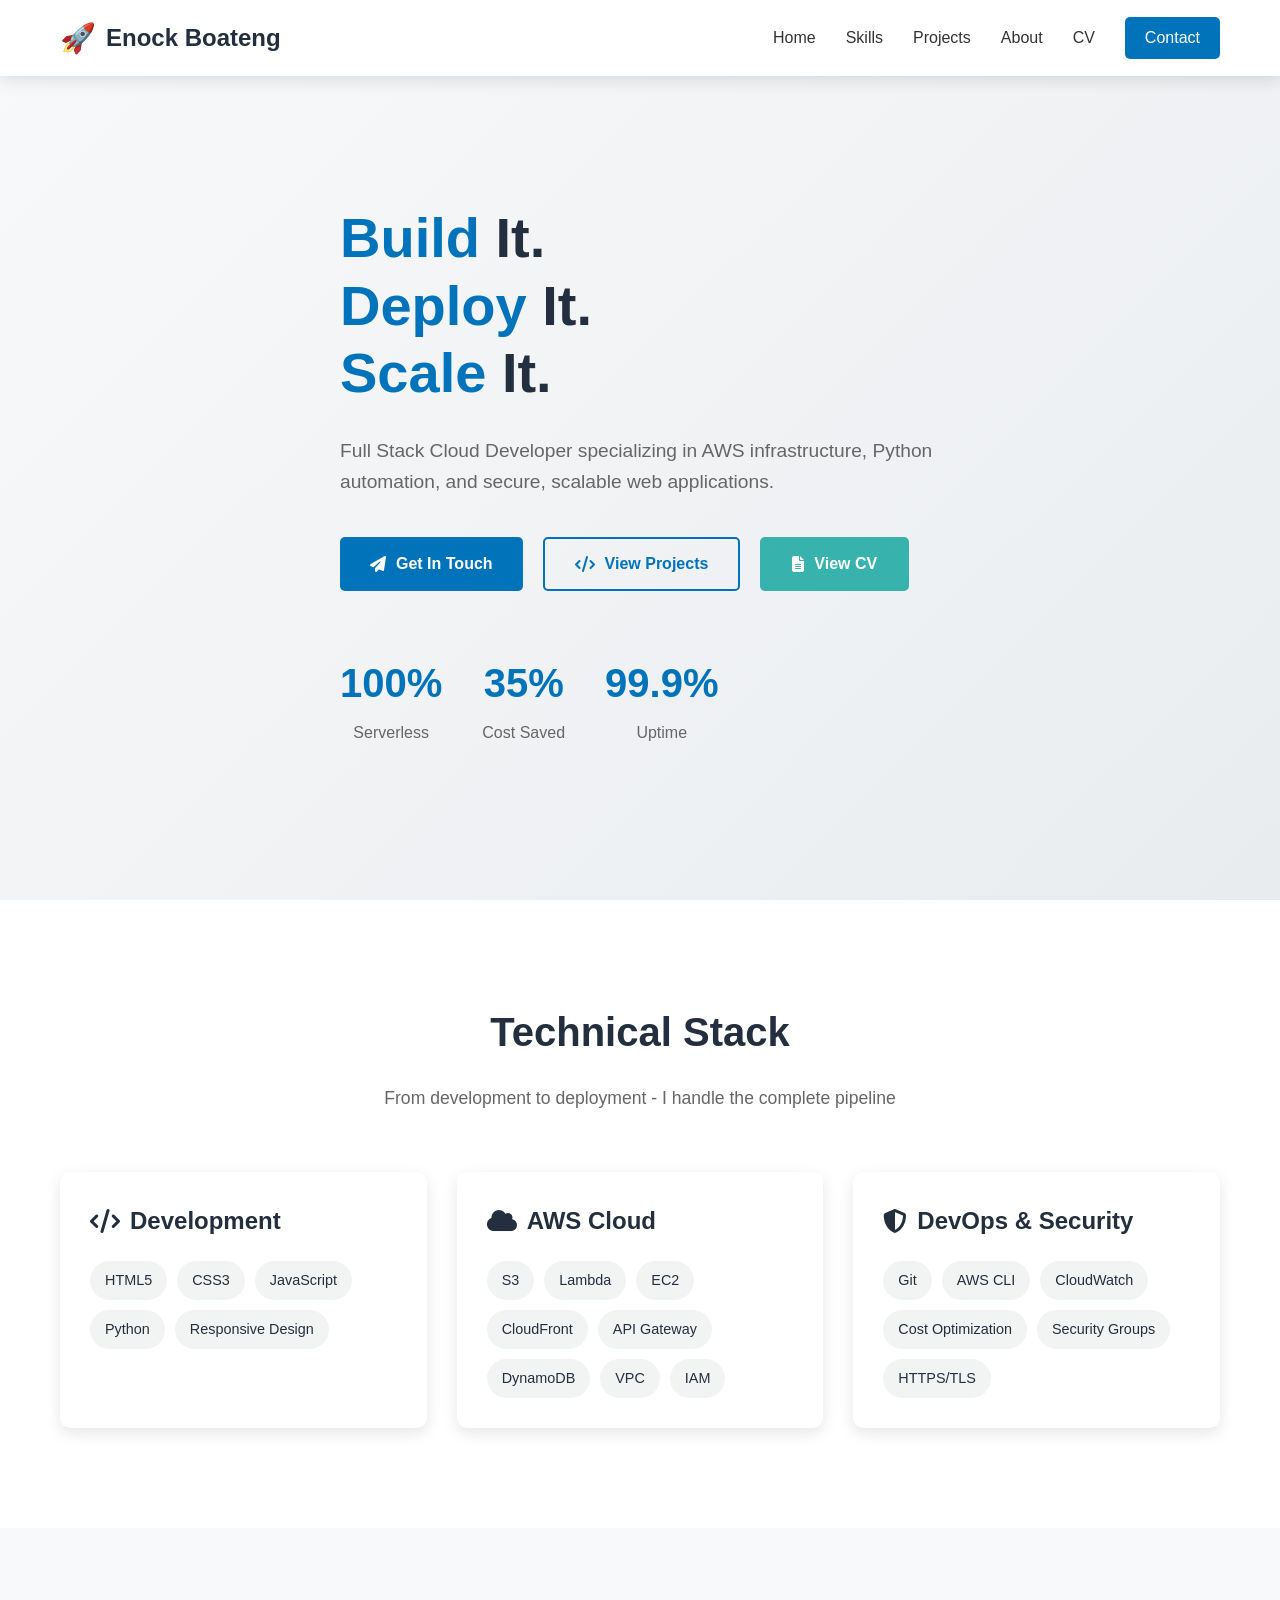
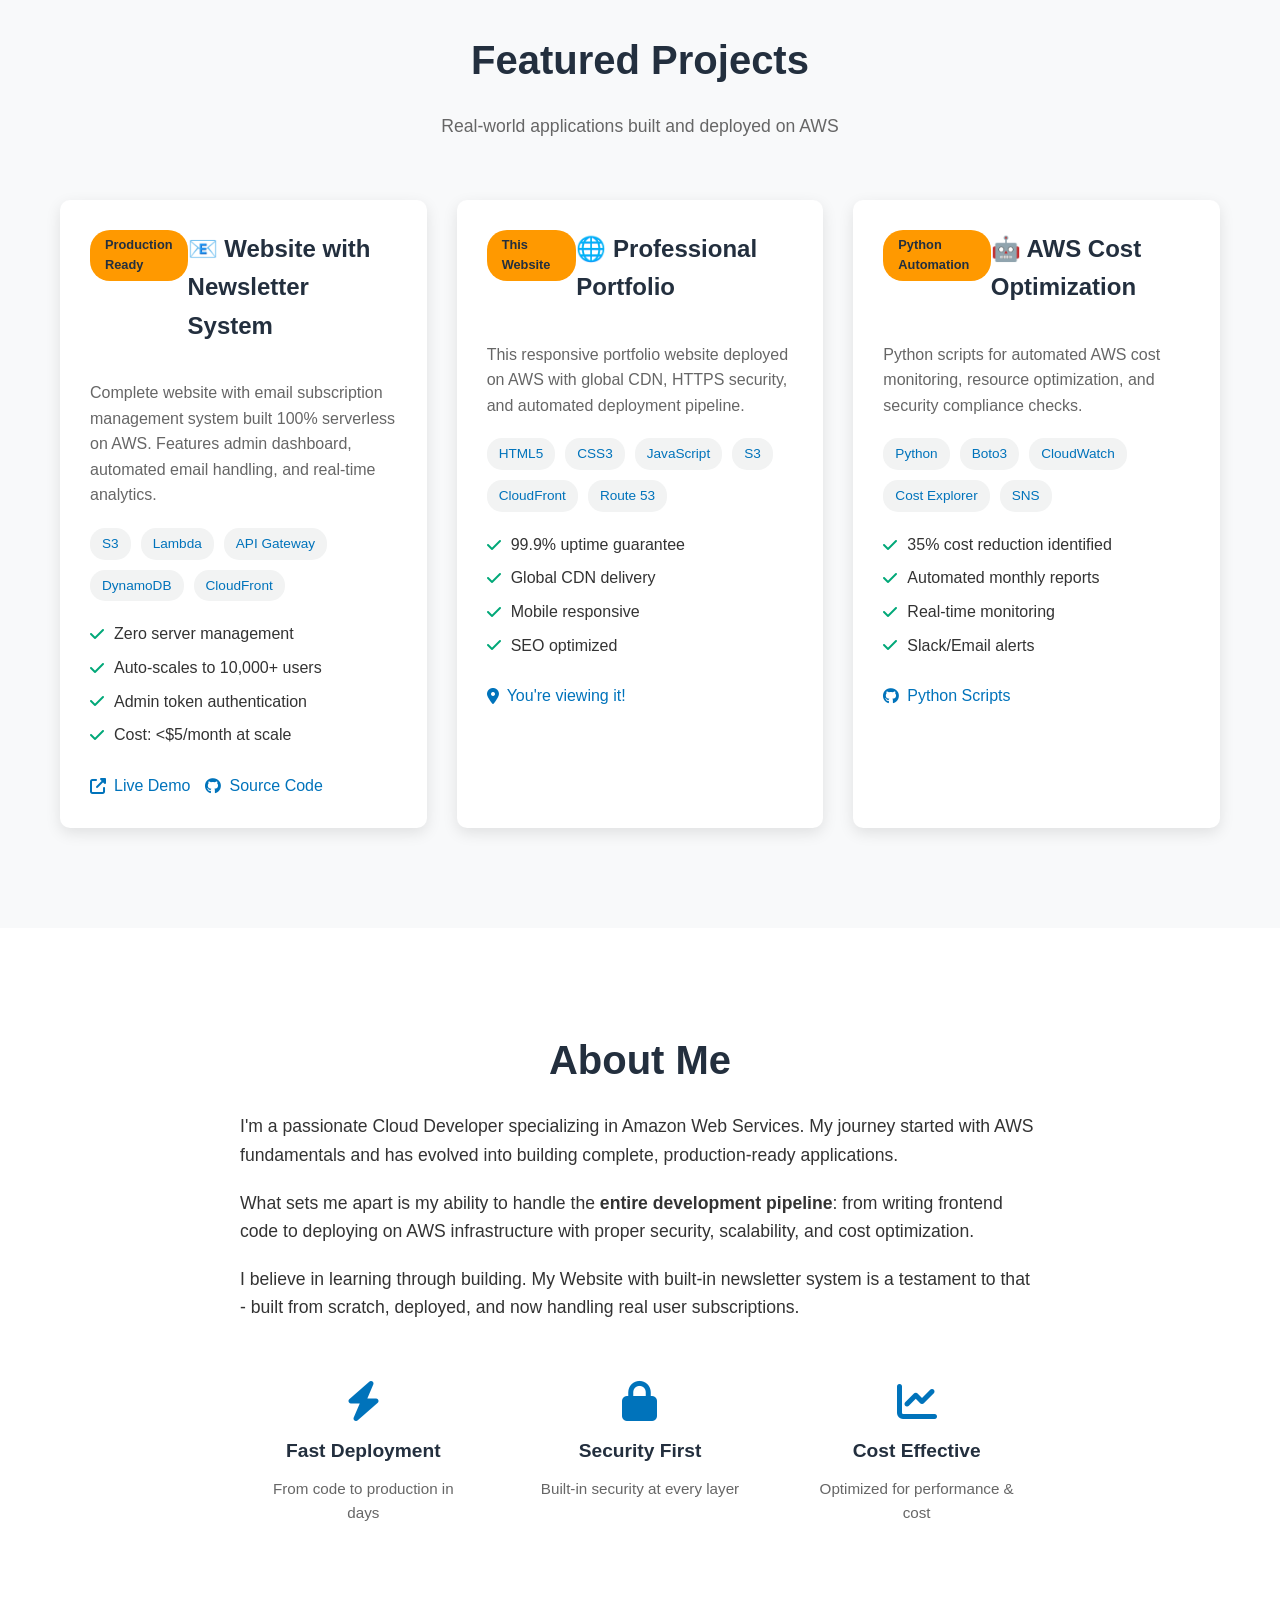
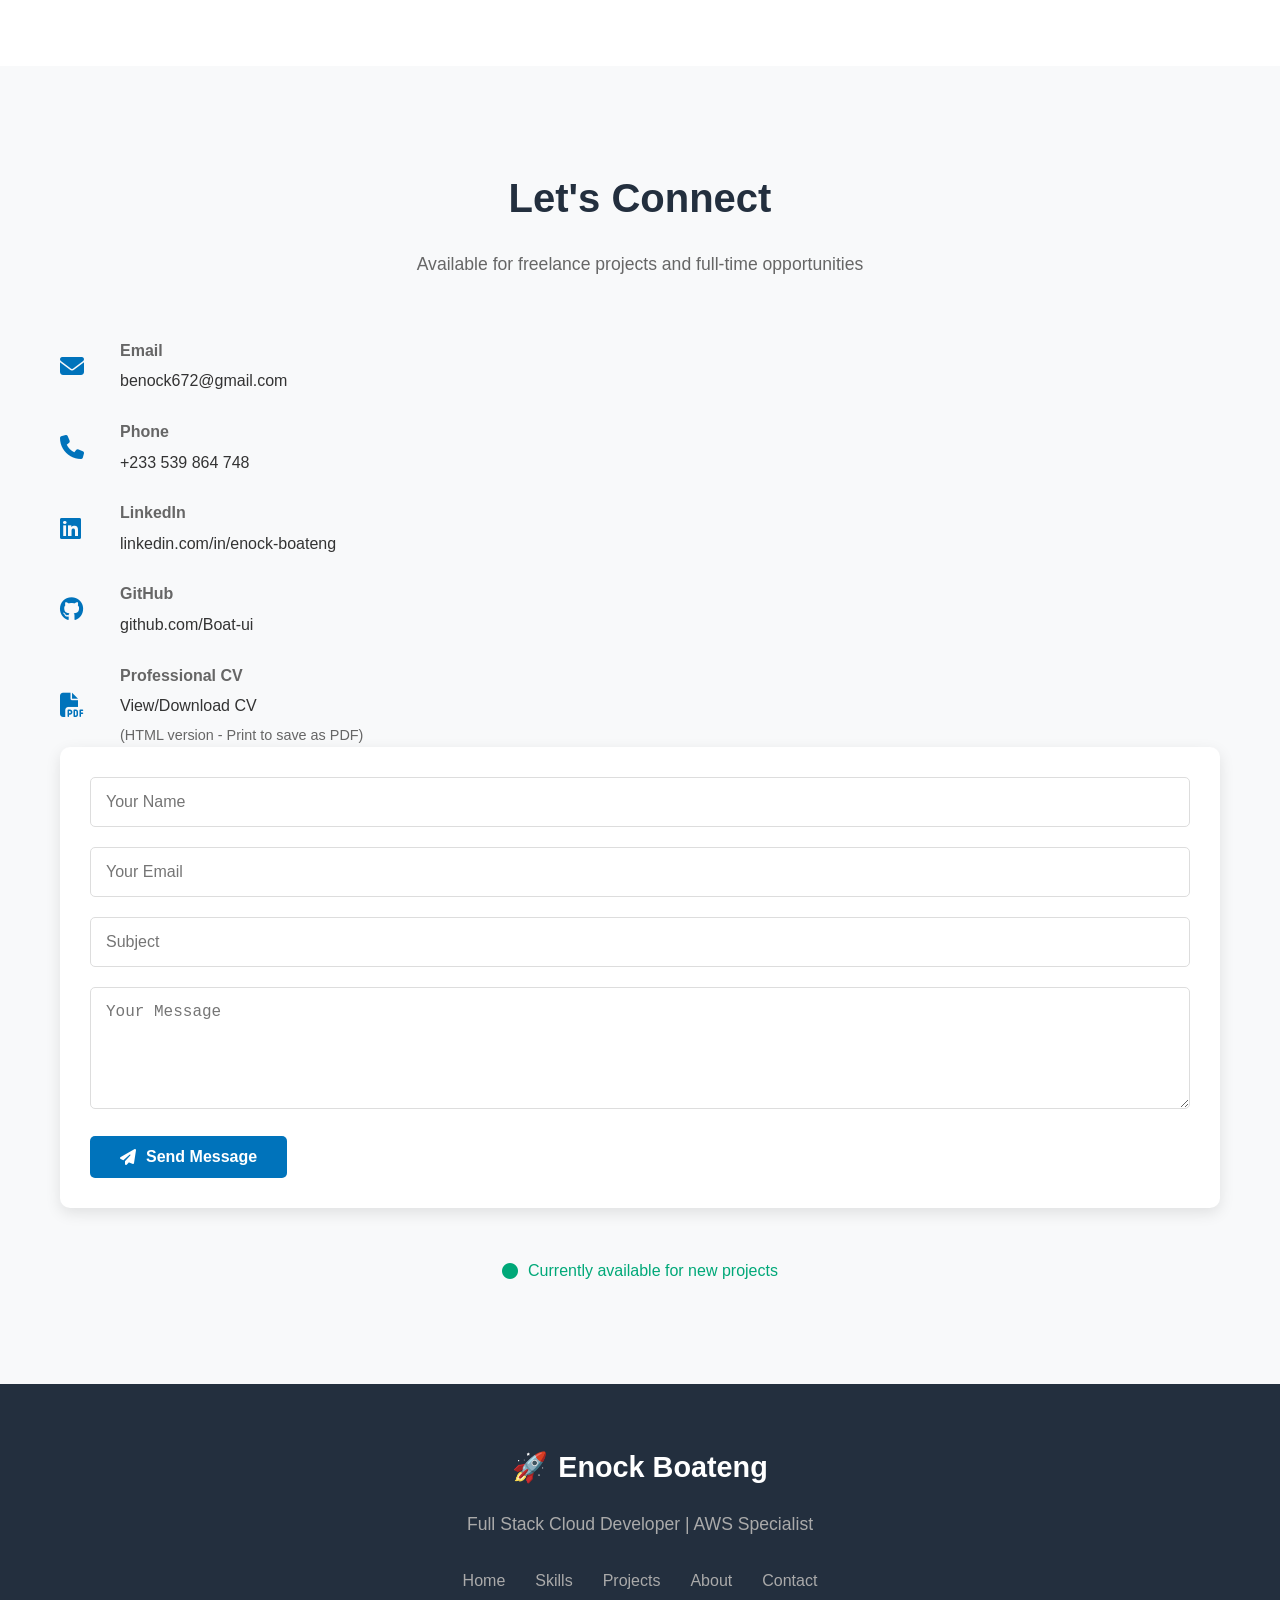
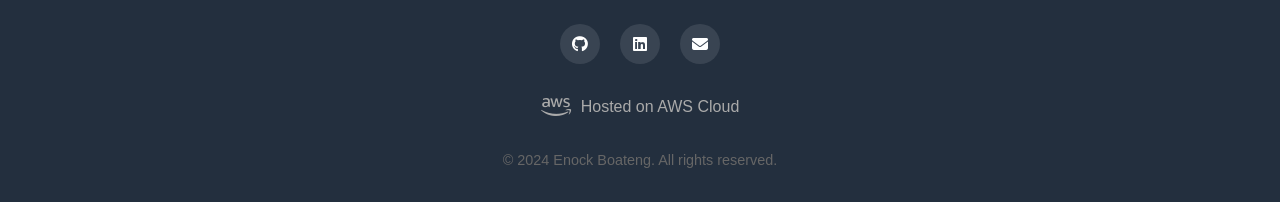
==== index.html @ 6f98d22b "Initial portfolio website with HTML, CSS, JavaScript, and CV pages" ====
<!DOCTYPE html>
<html lang="en">
<head>
    <meta charset="UTF-8">
    <meta name="viewport" content="width=device-width, initial-scale=1.0">
    <title>Enock Boateng - Full Stack Cloud Developer</title>
    <link rel="stylesheet" href="style.css">
    <link rel="stylesheet" href="https://cdnjs.cloudflare.com/ajax/libs/font-awesome/6.4.0/css/all.min.css">
</head>
<body>
    <!-- Navigation -->
    <nav>
        <div class="container">
            <div class="logo">
                <span class="logo-icon">🚀</span>
                <span class="logo-text">Enock Boateng</span>
            </div>
            <div class="nav-links">
                <a href="#home">Home</a>
                <a href="#skills">Skills</a>
                <a href="#projects">Projects</a>
                <a href="#about">About</a>
                <a href="cv.html">CV</a> 
                <a href="#contact" class="nav-cta">Contact</a>
            </div>
        </div>
    </nav>

    <!-- Hero Section -->
    <section id="home" class="hero">
        <div class="container">
            <div class="hero-content">
                <h1 class="hero-title">
                    <span class="highlight">Build</span> It.<br>
                    <span class="highlight">Deploy</span> It.<br>
                    <span class="highlight">Scale</span> It.
                </h1>
                <p class="hero-subtitle">
                    Full Stack Cloud Developer specializing in AWS infrastructure, Python automation, 
                    and secure, scalable web applications.
                </p>
                <div class="hero-actions">
                    <a href="#contact" class="btn btn-primary">
                        <i class="fas fa-paper-plane"></i> Get In Touch
                    </a>
                    <a href="#projects" class="btn btn-secondary">
                        <i class="fas fa-code"></i> View Projects
                    </a>
                     <a href="cv.html" class="btn btn-cv">  
        <i class="fas fa-file-alt"></i> View CV
    </a>
                </div>
                <div class="hero-stats">
                    <div class="stat">
                        <span class="stat-number">100%</span>
                        <span class="stat-label">Serverless</span>
                    </div>
                    <div class="stat">
                        <span class="stat-number">35%</span>
                        <span class="stat-label">Cost Saved</span>
                    </div>
                    <div class="stat">
                        <span class="stat-number">99.9%</span>
                        <span class="stat-label">Uptime</span>
                    </div>
                </div>
            </div>
        </div>
    </section>

    <!-- Skills Section -->
    <section id="skills" class="skills">
        <div class="container">
            <h2 class="section-title">Technical Stack</h2>
            <p class="section-subtitle">From development to deployment - I handle the complete pipeline</p>
            
            <div class="skills-grid">
                <div class="skill-category">
                    <h3><i class="fas fa-code"></i> Development</h3>
                    <div class="skill-tags">
                        <span class="skill-tag">HTML5</span>
                        <span class="skill-tag">CSS3</span>
                        <span class="skill-tag">JavaScript</span>
                        <span class="skill-tag">Python</span>
                        <span class="skill-tag">Responsive Design</span>
                    </div>
                </div>
                
                <div class="skill-category">
                    <h3><i class="fas fa-cloud"></i> AWS Cloud</h3>
                    <div class="skill-tags">
                        <span class="skill-tag">S3</span>
                        <span class="skill-tag">Lambda</span>
                        <span class="skill-tag">EC2</span>
                        <span class="skill-tag">CloudFront</span>
                        <span class="skill-tag">API Gateway</span>
                        <span class="skill-tag">DynamoDB</span>
                        <span class="skill-tag">VPC</span>
                        <span class="skill-tag">IAM</span>
                    </div>
                </div>
                
                <div class="skill-category">
                    <h3><i class="fas fa-shield-alt"></i> DevOps & Security</h3>
                    <div class="skill-tags">
                        <span class="skill-tag">Git</span>
                        <span class="skill-tag">AWS CLI</span>
                        <span class="skill-tag">CloudWatch</span>
                        <span class="skill-tag">Cost Optimization</span>
                        <span class="skill-tag">Security Groups</span>
                        <span class="skill-tag">HTTPS/TLS</span>
                    </div>
                </div>
            </div>
        </div>
    </section>

    <!-- Projects Section -->
    <section id="projects" class="projects">
        <div class="container">
            <h2 class="section-title">Featured Projects</h2>
            <p class="section-subtitle">Real-world applications built and deployed on AWS</p>
            
            <div class="projects-grid">
                <!-- Project 1: Newsletter System -->
                <div class="project-card">
                    <div class="project-header">
                        <span class="project-badge">Production Ready</span>
                        <h3>📧 Website with Newsletter System</h3>
                    </div>
                    <p class="project-description">
                        Complete website with email subscription management system built 100% serverless on AWS.
                        Features admin dashboard, automated email handling, and real-time analytics.
                    </p>
                    <div class="project-tech">
                        <span>S3</span>
                        <span>Lambda</span>
                        <span>API Gateway</span>
                        <span>DynamoDB</span>
                        <span>CloudFront</span>
                    </div>
                    <div class="project-features">
                        <p><i class="fas fa-check"></i> Zero server management</p>
                        <p><i class="fas fa-check"></i> Auto-scales to 10,000+ users</p>
                        <p><i class="fas fa-check"></i> Admin token authentication</p>
                        <p><i class="fas fa-check"></i> Cost: &lt;$5/month at scale</p>
                    </div>
                    <div class="project-links">
                        <a href="https://d3o8vrxnvf3ttp.cloudfront.net" target="_blank" class="project-link">
                            <i class="fas fa-external-link-alt"></i> Live Demo
                        </a>
                        <a href="https://github.com/Boat-ui/aws-newsletter-system" target="_blank" class="project-link">
                            <i class="fab fa-github"></i> Source Code
                        </a>
                    </div>
                </div>
                
                <!-- Project 2: Portfolio Website -->
                <div class="project-card">
                    <div class="project-header">
                        <span class="project-badge">This Website</span>
                        <h3>🌐 Professional Portfolio</h3>
                    </div>
                    <p class="project-description">
                        This responsive portfolio website deployed on AWS with global CDN,
                        HTTPS security, and automated deployment pipeline.
                    </p>
                    <div class="project-tech">
                        <span>HTML5</span>
                        <span>CSS3</span>
                        <span>JavaScript</span>
                        <span>S3</span>
                        <span>CloudFront</span>
                        <span>Route 53</span>
                    </div>
                    <div class="project-features">
                        <p><i class="fas fa-check"></i> 99.9% uptime guarantee</p>
                        <p><i class="fas fa-check"></i> Global CDN delivery</p>
                        <p><i class="fas fa-check"></i> Mobile responsive</p>
                        <p><i class="fas fa-check"></i> SEO optimized</p>
                    </div>
                    <div class="project-links">
                        <span class="project-link">
                            <i class="fas fa-map-marker-alt"></i> You're viewing it!
                        </span>
                    </div>
                </div>
                
                <!-- Project 3: AWS Automation -->
                <div class="project-card">
                    <div class="project-header">
                        <span class="project-badge">Python Automation</span>
                        <h3>🤖 AWS Cost Optimization</h3>
                    </div>
                    <p class="project-description">
                        Python scripts for automated AWS cost monitoring, resource optimization,
                        and security compliance checks.
                    </p>
                    <div class="project-tech">
                        <span>Python</span>
                        <span>Boto3</span>
                        <span>CloudWatch</span>
                        <span>Cost Explorer</span>
                        <span>SNS</span>
                    </div>
                    <div class="project-features">
                        <p><i class="fas fa-check"></i> 35% cost reduction identified</p>
                        <p><i class="fas fa-check"></i> Automated monthly reports</p>
                        <p><i class="fas fa-check"></i> Real-time monitoring</p>
                        <p><i class="fas fa-check"></i> Slack/Email alerts</p>
                    </div>
                    <div class="project-links">
                        <a href="https://github.com/Boat-ui" target="_blank" class="project-link">
                            <i class="fab fa-github"></i> Python Scripts
                        </a>
                    </div>
                </div>
            </div>
        </div>
    </section>

    <!-- About Section -->
    <section id="about" class="about">
        <div class="container">
            <h2 class="section-title">About Me</h2>
            <div class="about-content">
                <div class="about-text">
                    <p>
                        I'm a passionate Cloud Developer specializing in Amazon Web Services. 
                        My journey started with AWS fundamentals and has evolved into building 
                        complete, production-ready applications.
                    </p>
                    <p>
                        What sets me apart is my ability to handle the <strong>entire development pipeline</strong>:
                        from writing frontend code to deploying on AWS infrastructure with proper
                        security, scalability, and cost optimization.
                    </p>
                    <p>
                        I believe in learning through building. My Website with built-in newsletter system is a testament
                        to that - built from scratch, deployed, and now handling real user subscriptions.
                    </p>
                    <div class="about-values">
                        <div class="value">
                            <i class="fas fa-bolt"></i>
                            <h4>Fast Deployment</h4>
                            <p>From code to production in days</p>
                        </div>
                        <div class="value">
                            <i class="fas fa-lock"></i>
                            <h4>Security First</h4>
                            <p>Built-in security at every layer</p>
                        </div>
                        <div class="value">
                            <i class="fas fa-chart-line"></i>
                            <h4>Cost Effective</h4>
                            <p>Optimized for performance & cost</p>
                        </div>
                    </div>
                </div>
            </div>
        </div>
    </section>

    <!-- Contact Section -->
    <section id="contact" class="contact">
        <div class="container">
            <h2 class="section-title">Let's Connect</h2>
            <p class="section-subtitle">Available for freelance projects and full-time opportunities</p>
            
            <div class="contact-grid">
                <div class="contact-info">
                    <div class="contact-item">
                        <i class="fas fa-envelope"></i>
                        <div>
                            <h4>Email</h4>
                            <a href="mailto:benock672@gmail.com">benock672@gmail.com</a>
                        </div>
                    </div>
                    
                    <div class="contact-item">
                        <i class="fas fa-phone"></i>
                        <div>
                            <h4>Phone</h4>
                            <a href="tel:+233539864748">+233 539 864 748</a>
                        </div>
                    </div>
                    
                    <div class="contact-item">
                        <i class="fab fa-linkedin"></i>
                        <div>
                            <h4>LinkedIn</h4>
                            <a href="https://www.linkedin.com/in/enock-boateng-886882283" target="_blank">
                                linkedin.com/in/enock-boateng
                            </a>
                        </div>
                    </div>
                    
                    <div class="contact-item">
                        <i class="fab fa-github"></i>
                        <div>
                            <h4>GitHub</h4>
                            <a href="https://github.com/Boat-ui" target="_blank">
                                github.com/Boat-ui
                            </a>
                        </div>
                    </div>
                    <div class="contact-item">
        <i class="fas fa-file-pdf"></i>
        <div>
            <h4>Professional CV</h4>
            <a href="cv.html">View/Download CV</a>
            <span style="display: block; font-size: 0.9rem; color: #666; margin-top: 5px;">
                (HTML version - Print to save as PDF)
            </span>
        </div>
    </div>
</div>
                </div>
                
                <div class="contact-form">
                    <form id="contactForm">
                        <div class="form-group">
                            <input type="text" placeholder="Your Name" required>
                        </div>
                        <div class="form-group">
                            <input type="email" placeholder="Your Email" required>
                        </div>
                        <div class="form-group">
                            <input type="text" placeholder="Subject" required>
                        </div>
                        <div class="form-group">
                            <textarea placeholder="Your Message" rows="5" required></textarea>
                        </div>
                        <button type="submit" class="btn btn-primary">
                            <i class="fas fa-paper-plane"></i> Send Message
                        </button>
                    </form>
                </div>
            </div>
            
            <div class="availability">
                <i class="fas fa-circle"></i>
                <span>Currently available for new projects</span>
            </div>
        </div>
    </section>

    <!-- Footer -->
    <footer>
        <div class="container">
            <div class="footer-content">
                <div class="footer-logo">
                    <span class="logo-icon">🚀</span>
                    <span class="logo-text">Enock Boateng</span>
                </div>
                <p class="footer-tagline">Full Stack Cloud Developer | AWS Specialist</p>
                
                <div class="footer-links">
                    <a href="#home">Home</a>
                    <a href="#skills">Skills</a>
                    <a href="#projects">Projects</a>
                    <a href="#about">About</a>
                    <a href="#contact">Contact</a>
                </div>
                
                <div class="footer-social">
                    <a href="https://github.com/Boat-ui" target="_blank" class="social-icon">
                        <i class="fab fa-github"></i>
                    </a>
                    <a href="https://www.linkedin.com/in/enock-boateng-886882283" target="_blank" class="social-icon">
                        <i class="fab fa-linkedin"></i>
                    </a>
                    <a href="mailto:benock672@gmail.com" class="social-icon">
                        <i class="fas fa-envelope"></i>
                    </a>
                </div>
                
                <div class="footer-aws">
                    <i class="fab fa-aws"></i>
                    <span>Hosted on AWS Cloud</span>
                </div>
                
                <p class="footer-copyright">
                    © 2024 Enock Boateng. All rights reserved.
                </p>
            </div>
        </div>
    </footer>

    <script src="script.js"></script>
</body>
</html>
---- style.css ----
/* Reset & Base Styles */
* {
    margin: 0;
    padding: 0;
    box-sizing: border-box;
}

:root {
    --primary: #0073bb; /* AWS Blue */
    --secondary: #ff9900; /* AWS Orange */
    --dark: #232f3e; /* AWS Dark */
    --light: #f2f3f3;
    --success: #00a878;
    --text: #333333;
    --text-light: #666666;
    --white: #ffffff;
    --shadow: 0 5px 15px rgba(0, 0, 0, 0.1);
    --transition: all 0.3s ease;
}

html {
    scroll-behavior: smooth;
}

body {
    font-family: 'Segoe UI', Tahoma, Geneva, Verdana, sans-serif;
    line-height: 1.6;
    color: var(--text);
    background-color: var(--white);
}

.container {
    max-width: 1200px;
    margin: 0 auto;
    padding: 0 20px;
}

section {
    padding: 100px 0;
}

.section-title {
    font-size: 2.5rem;
    text-align: center;
    margin-bottom: 20px;
    color: var(--dark);
}

.section-subtitle {
    text-align: center;
    font-size: 1.1rem;
    color: var(--text-light);
    margin-bottom: 60px;
    max-width: 600px;
    margin-left: auto;
    margin-right: auto;
}

.btn {
    display: inline-flex;
    align-items: center;
    gap: 10px;
    padding: 12px 30px;
    border-radius: 5px;
    text-decoration: none;
    font-weight: 600;
    font-size: 1rem;
    transition: var(--transition);
    border: none;
    cursor: pointer;
}

.btn-primary {
    background-color: var(--primary);
    color: var(--white);
}

.btn-primary:hover {
    background-color: #005d93;
    transform: translateY(-2px);
}

.btn-secondary {
    background-color: transparent;
    color: var(--primary);
    border: 2px solid var(--primary);
}

.btn-secondary:hover {
    background-color: var(--primary);
    color: var(--white);
    transform: translateY(-2px);
}

.btn-cv {
    background-color: #38b2ac;
    color: white;
    border: 2px solid #38b2ac;
}

.btn-cv:hover {
    background-color: #2c9c94;
    transform: translateY(-2px);
}

/* Navigation */
nav {
    position: fixed;
    top: 0;
    left: 0;
    right: 0;
    background-color: var(--white);
    box-shadow: var(--shadow);
    z-index: 1000;
    padding: 15px 0;
}

nav .container {
    display: flex;
    justify-content: space-between;
    align-items: center;
}

.logo {
    display: flex;
    align-items: center;
    gap: 10px;
    font-size: 1.5rem;
    font-weight: 700;
    color: var(--dark);
}

.logo-icon {
    font-size: 1.8rem;
}

.nav-links {
    display: flex;
    gap: 30px;
    align-items: center;
}

.nav-links a {
    text-decoration: none;
    color: var(--text);
    font-weight: 500;
    transition: var(--transition);
}

.nav-links a:hover {
    color: var(--primary);
}

.nav-cta {
    background-color: var(--primary);
    color: var(--white) !important;
    padding: 8px 20px;
    border-radius: 5px;
}

.nav-cta:hover {
    background-color: #005d93;
}

/* Hero Section */
.hero {
    padding-top: 150px;
    background: linear-gradient(135deg, #f8f9fa 0%, #e9ecef 100%);
    min-height: 100vh;
    display: flex;
    align-items: center;
}

.hero-content {
    max-width: 800px;
}

.hero-title {
    font-size: 3.5rem;
    line-height: 1.2;
    margin-bottom: 30px;
    color: var(--dark);
}

.highlight {
    color: var(--primary);
}

.hero-subtitle {
    font-size: 1.2rem;
    color: var(--text-light);
    margin-bottom: 40px;
    max-width: 600px;
}

.hero-actions {
    display: flex;
    gap: 20px;
    margin-bottom: 60px;
}

.hero-stats {
    display: flex;
    gap: 40px;
}

.stat {
    text-align: center;
}

.stat-number {
    display: block;
    font-size: 2.5rem;
    font-weight: 700;
    color: var(--primary);
    margin-bottom: 5px;
}

.stat-label {
    font-size: 1rem;
    color: var(--text-light);
}

/* Skills Section */
.skills {
    background-color: var(--white);
}

.skills-grid {
    display: grid;
    grid-template-columns: repeat(auto-fit, minmax(300px, 1fr));
    gap: 30px;
    margin-top: 50px;
}

.skill-category {
    background-color: var(--white);
    padding: 30px;
    border-radius: 10px;
    box-shadow: var(--shadow);
    transition: var(--transition);
}

.skill-category:hover {
    transform: translateY(-5px);
}

.skill-category h3 {
    font-size: 1.5rem;
    margin-bottom: 20px;
    color: var(--dark);
    display: flex;
    align-items: center;
    gap: 10px;
}

.skill-tags {
    display: flex;
    flex-wrap: wrap;
    gap: 10px;
}

.skill-tag {
    background-color: var(--light);
    color: var(--dark);
    padding: 8px 15px;
    border-radius: 20px;
    font-size: 0.9rem;
    font-weight: 500;
}

/* Projects Section */
.projects {
    background-color: #f8f9fa;
}

.projects-grid {
    display: grid;
    grid-template-columns: repeat(auto-fit, minmax(350px, 1fr));
    gap: 30px;
    margin-top: 50px;
}

.project-card {
    background-color: var(--white);
    border-radius: 10px;
    padding: 30px;
    box-shadow: var(--shadow);
    transition: var(--transition);
}

.project-card:hover {
    transform: translateY(-5px);
}

.project-header {
    display: flex;
    justify-content: space-between;
    align-items: flex-start;
    margin-bottom: 20px;
}

.project-badge {
    background-color: var(--secondary);
    color: var(--dark);
    padding: 5px 15px;
    border-radius: 20px;
    font-size: 0.8rem;
    font-weight: 600;
}

.project-card h3 {
    font-size: 1.5rem;
    color: var(--dark);
    margin-bottom: 15px;
}

.project-description {
    color: var(--text-light);
    margin-bottom: 20px;
}

.project-tech {
    display: flex;
    flex-wrap: wrap;
    gap: 10px;
    margin-bottom: 20px;
}

.project-tech span {
    background-color: var(--light);
    color: var(--primary);
    padding: 5px 12px;
    border-radius: 15px;
    font-size: 0.85rem;
    font-weight: 500;
}

.project-features {
    margin-bottom: 25px;
}

.project-features p {
    display: flex;
    align-items: center;
    gap: 10px;
    margin-bottom: 8px;
    color: var(--text);
}

.project-features i {
    color: var(--success);
}

.project-links {
    display: flex;
    gap: 15px;
}

.project-link {
    display: inline-flex;
    align-items: center;
    gap: 8px;
    color: var(--primary);
    text-decoration: none;
    font-weight: 500;
    transition: var(--transition);
}

.project-link:hover {
    color: #005d93;
}

/* About Section */
.about {
    background-color: var(--white);
}

.about-text {
    max-width: 800px;
    margin: 0 auto;
}

.about-text p {
    font-size: 1.1rem;
    margin-bottom: 20px;
    color: var(--text);
}

.about-values {
    display: grid;
    grid-template-columns: repeat(auto-fit, minmax(200px, 1fr));
    gap: 30px;
    margin-top: 40px;
}

.value {
    text-align: center;
    padding: 20px;
}

.value i {
    font-size: 2.5rem;
    color: var(--primary);
    margin-bottom: 15px;
}

.value h4 {
    font-size: 1.2rem;
    margin-bottom: 10px;
    color: var(--dark);
}

.value p {
    color: var(--text-light);
    font-size: 0.95rem;
}

/* Contact Section */
.contact {
    background-color: #f8f9fa;
}

.contact-grid {
    display: grid;
    grid-template-columns: repeat(auto-fit, minmax(300px, 1fr));
    gap: 50px;
    margin-top: 50px;
}

.contact-info {
    display: flex;
    flex-direction: column;
    gap: 25px;
}

.contact-item {
    display: flex;
    align-items: center;
    gap: 20px;
}

.contact-item i {
    font-size: 1.5rem;
    color: var(--primary);
    width: 40px;
}

.contact-item h4 {
    font-size: 1rem;
    color: var(--text-light);
    margin-bottom: 5px;
}

.contact-item a {
    color: var(--text);
    text-decoration: none;
    font-weight: 500;
    transition: var(--transition);
}

.contact-item a:hover {
    color: var(--primary);
}

.contact-form {
    background-color: var(--white);
    padding: 30px;
    border-radius: 10px;
    box-shadow: var(--shadow);
}

.form-group {
    margin-bottom: 20px;
}

.form-group input,
.form-group textarea {
    width: 100%;
    padding: 15px;
    border: 1px solid #ddd;
    border-radius: 5px;
    font-size: 1rem;
    transition: var(--transition);
}

.form-group input:focus,
.form-group textarea:focus {
    outline: none;
    border-color: var(--primary);
}

.availability {
    display: flex;
    align-items: center;
    justify-content: center;
    gap: 10px;
    margin-top: 50px;
    color: var(--success);
    font-weight: 500;
}

.availability i {
    animation: pulse 2s infinite;
}

@keyframes pulse {
    0% { opacity: 1; }
    50% { opacity: 0.5; }
    100% { opacity: 1; }
}

/* Footer */
footer {
    background-color: var(--dark);
    color: var(--white);
    padding: 60px 0 30px;
}

.footer-content {
    text-align: center;
}

.footer-logo {
    display: flex;
    align-items: center;
    justify-content: center;
    gap: 10px;
    font-size: 1.8rem;
    font-weight: 700;
    margin-bottom: 20px;
}

.footer-tagline {
    color: #aaa;
    margin-bottom: 30px;
    font-size: 1.1rem;
}

.footer-links {
    display: flex;
    justify-content: center;
    gap: 30px;
    margin-bottom: 30px;
    flex-wrap: wrap;
}

.footer-links a {
    color: #aaa;
    text-decoration: none;
    transition: var(--transition);
}

.footer-links a:hover {
    color: var(--white);
}

.footer-social {
    display: flex;
    justify-content: center;
    gap: 20px;
    margin-bottom: 30px;
}

.social-icon {
    display: inline-flex;
    align-items: center;
    justify-content: center;
    width: 40px;
    height: 40px;
    background-color: rgba(255, 255, 255, 0.1);
    border-radius: 50%;
    color: var(--white);
    text-decoration: none;
    transition: var(--transition);
}

.social-icon:hover {
    background-color: var(--primary);
    transform: translateY(-3px);
}

.footer-aws {
    display: flex;
    align-items: center;
    justify-content: center;
    gap: 10px;
    margin-bottom: 30px;
    color: #aaa;
}

.footer-aws i {
    font-size: 1.5rem;
}

.footer-copyright {
    color: #666;
    font-size: 0.9rem;
}

/* Responsive Design */
@media (max-width: 768px) {
    .section-title {
        font-size: 2rem;
    }
    
    .hero-title {
        font-size: 2.5rem;
    }
    
    .hero-actions {
        flex-direction: column;
    }
    
    .hero-stats {
        flex-direction: column;
        gap: 20px;
    }
    
    .nav-links {
        display: none;
    }
    
    .projects-grid {
        grid-template-columns: 1fr;
    }
    
    .contact-grid {
        grid-template-columns: 1fr;
    }
}
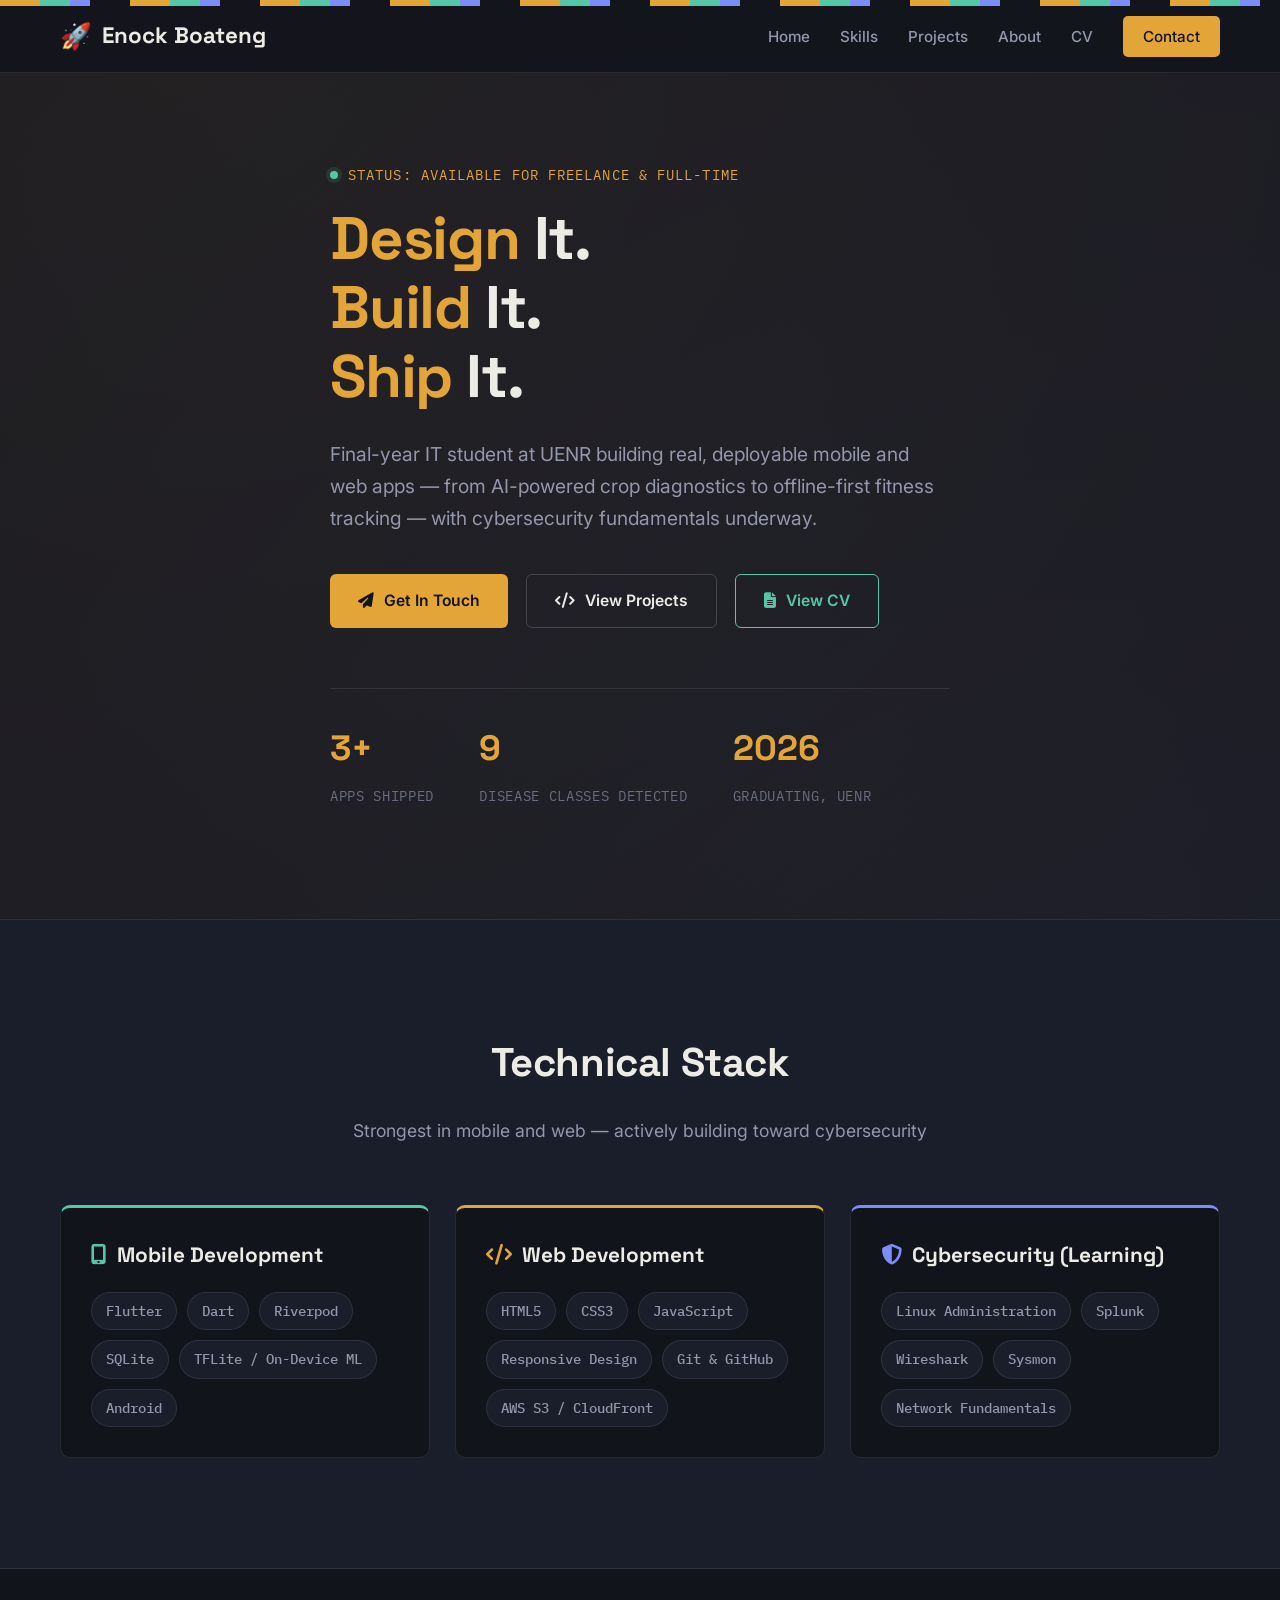
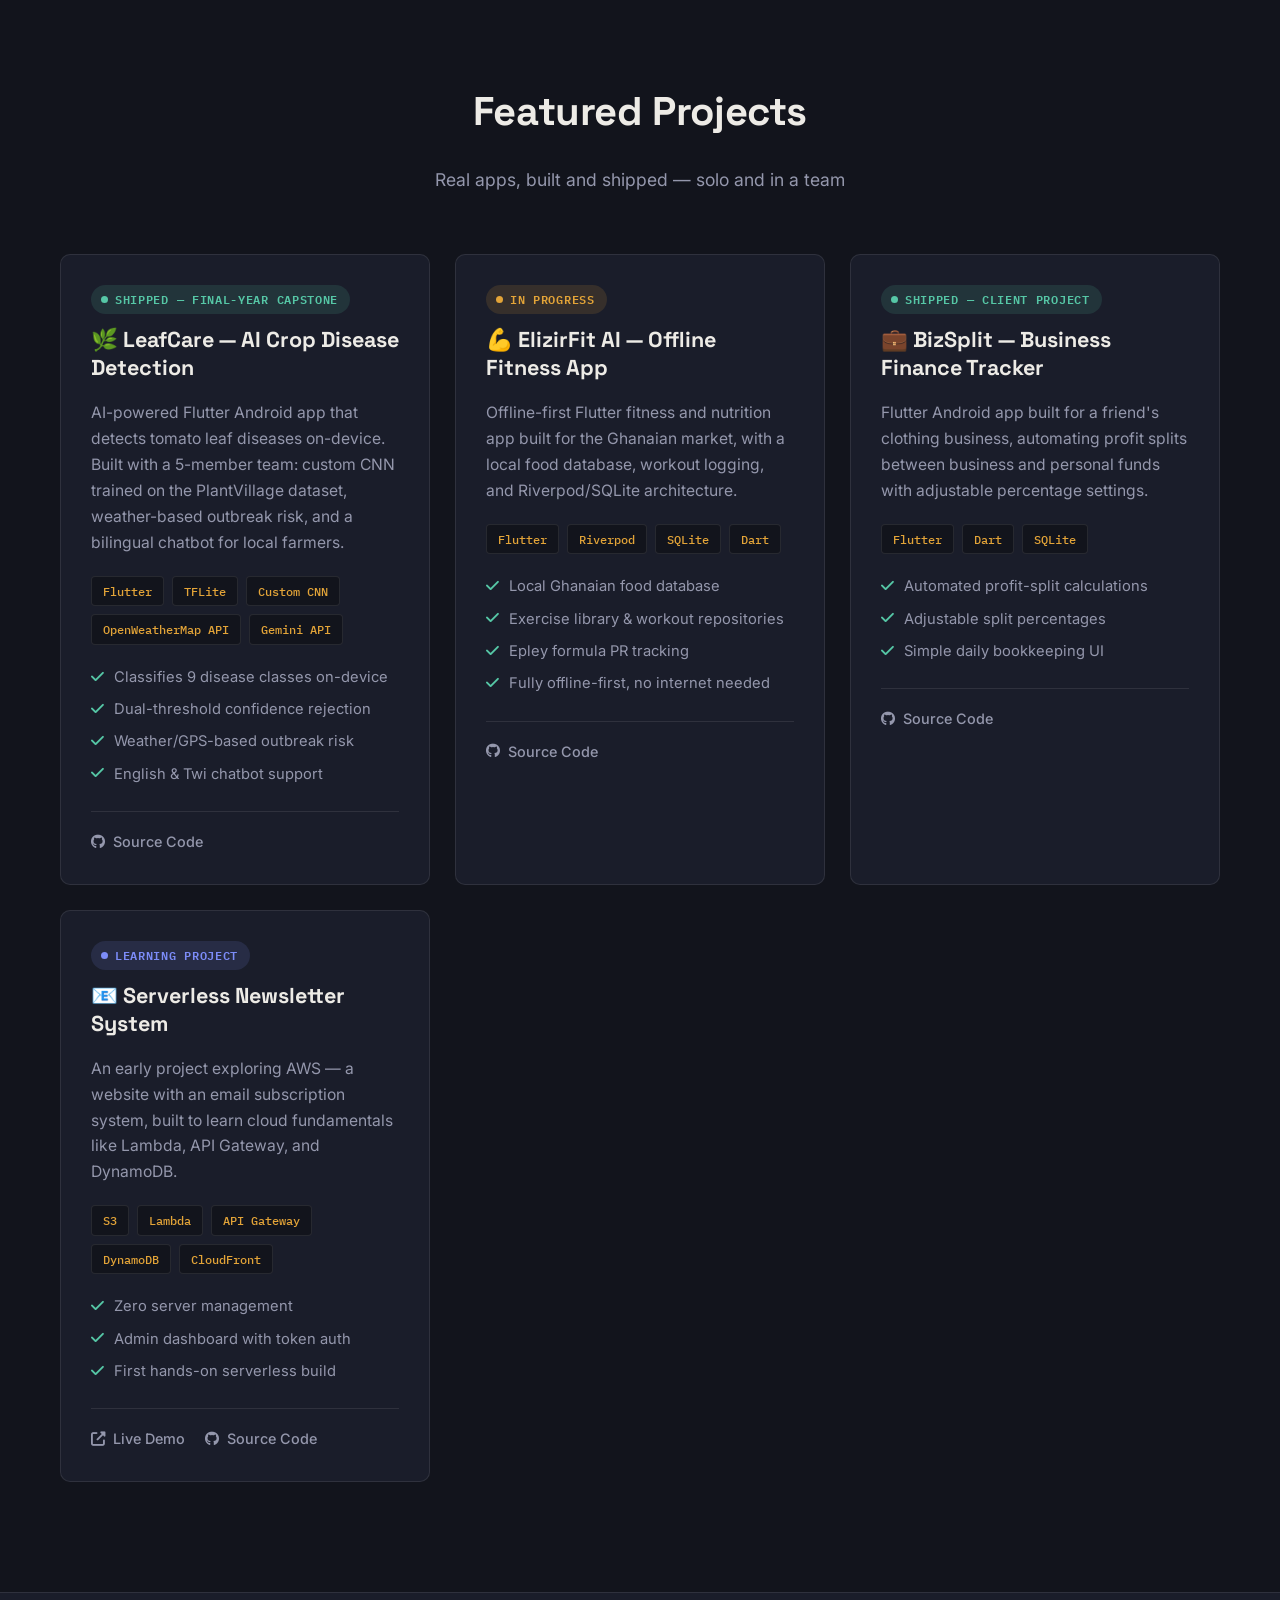
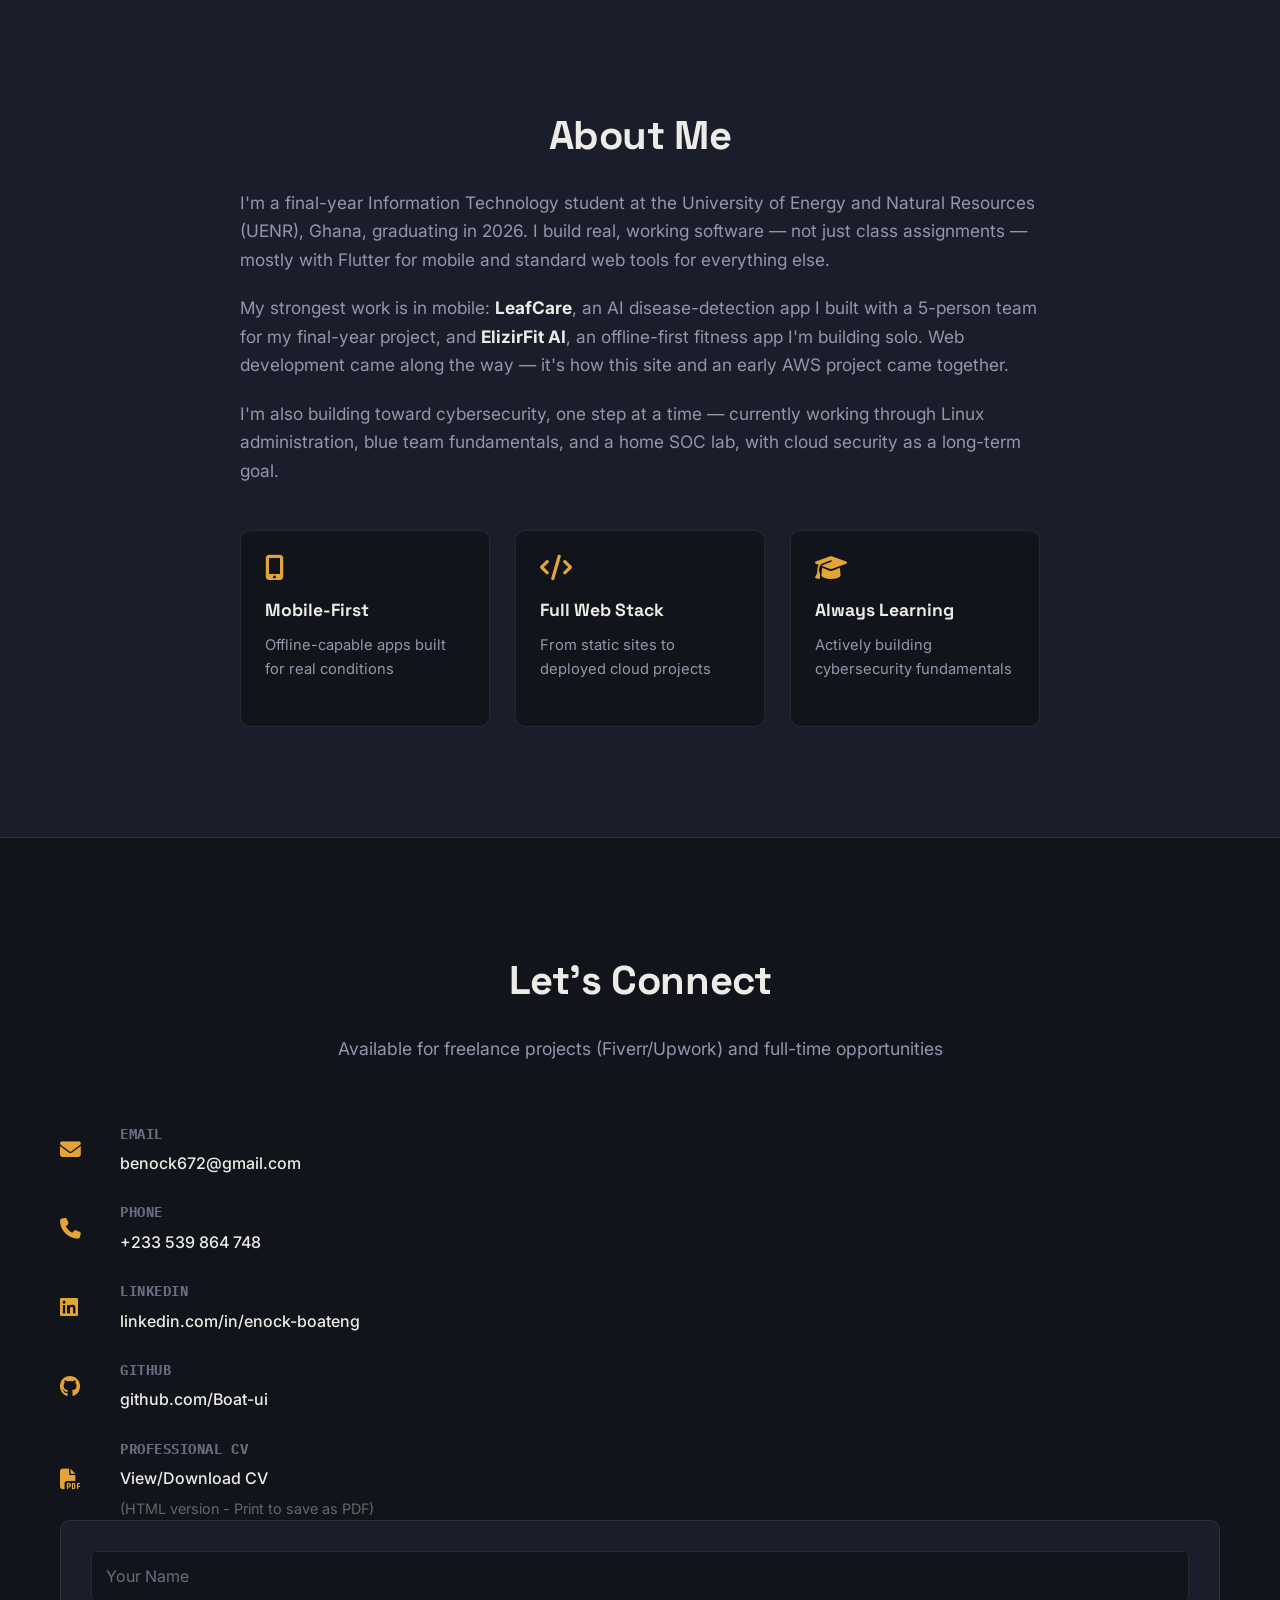
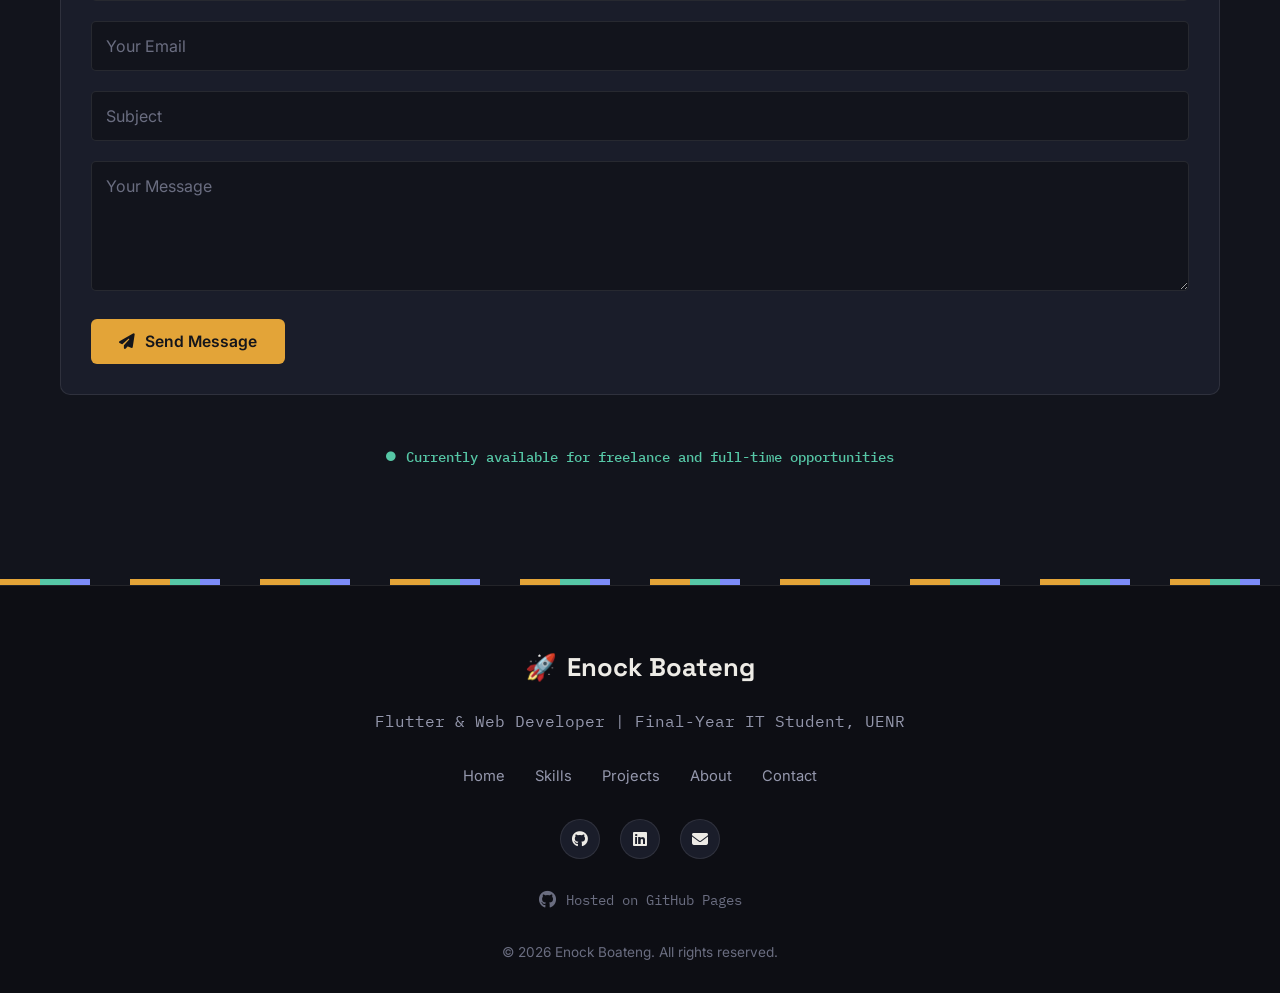
==== commit c93c722e: "Updated portfolio and CV" ====
--- a/index.html
+++ b/index.html
@@ -3,9 +3,11 @@
 <head>
     <meta charset="UTF-8">
     <meta name="viewport" content="width=device-width, initial-scale=1.0">
-    <title>Enock Boateng - Full Stack Cloud Developer</title>
+    <title>Enock Boateng - Flutter & Web Developer</title>
     <link rel="stylesheet" href="style.css">
     <link rel="stylesheet" href="https://cdnjs.cloudflare.com/ajax/libs/font-awesome/6.4.0/css/all.min.css">
+    <link rel="preconnect" href="https://fonts.googleapis.com">
+    <link href="https://fonts.googleapis.com/css2?family=Space+Grotesk:wght@500;700&family=Inter:wght@400;500;600&family=IBM+Plex+Mono:wght@400;500;600&display=swap" rel="stylesheet">
 </head>
 <body>
     <!-- Navigation -->
@@ -25,19 +27,22 @@
             </div>
         </div>
     </nav>
+    <div class="stripe-divider" style="position:fixed; top:0; left:0; z-index:1001;"></div>
 
     <!-- Hero Section -->
     <section id="home" class="hero">
         <div class="container">
             <div class="hero-content">
+                <span class="eyebrow">status: available for freelance &amp; full-time</span>
                 <h1 class="hero-title">
+                    <span class="highlight">Design</span> It.<br>
                     <span class="highlight">Build</span> It.<br>
-                    <span class="highlight">Deploy</span> It.<br>
-                    <span class="highlight">Scale</span> It.
+                    <span class="highlight">Ship</span> It.
                 </h1>
                 <p class="hero-subtitle">
-                    Full Stack Cloud Developer specializing in AWS infrastructure, Python automation, 
-                    and secure, scalable web applications.
+                    Final-year IT student at UENR building real, deployable mobile and web apps —
+                    from AI-powered crop diagnostics to offline-first fitness tracking — with
+                    cybersecurity fundamentals underway.
                 </p>
                 <div class="hero-actions">
                     <a href="#contact" class="btn btn-primary">
@@ -52,16 +57,16 @@
                 </div>
                 <div class="hero-stats">
                     <div class="stat">
-                        <span class="stat-number">100%</span>
-                        <span class="stat-label">Serverless</span>
+                        <span class="stat-number">3+</span>
+                        <span class="stat-label">Apps Shipped</span>
                     </div>
                     <div class="stat">
-                        <span class="stat-number">35%</span>
-                        <span class="stat-label">Cost Saved</span>
+                        <span class="stat-number">9</span>
+                        <span class="stat-label">Disease Classes Detected</span>
                     </div>
                     <div class="stat">
-                        <span class="stat-number">99.9%</span>
-                        <span class="stat-label">Uptime</span>
+                        <span class="stat-number">2026</span>
+                        <span class="stat-label">Graduating, UENR</span>
                     </div>
                 </div>
             </div>
@@ -72,43 +77,41 @@
     <section id="skills" class="skills">
         <div class="container">
             <h2 class="section-title">Technical Stack</h2>
-            <p class="section-subtitle">From development to deployment - I handle the complete pipeline</p>
+            <p class="section-subtitle">Strongest in mobile and web — actively building toward cybersecurity</p>
             
             <div class="skills-grid">
                 <div class="skill-category">
-                    <h3><i class="fas fa-code"></i> Development</h3>
+                    <h3><i class="fas fa-mobile-alt"></i> Mobile Development</h3>
+                    <div class="skill-tags">
+                        <span class="skill-tag">Flutter</span>
+                        <span class="skill-tag">Dart</span>
+                        <span class="skill-tag">Riverpod</span>
+                        <span class="skill-tag">SQLite</span>
+                        <span class="skill-tag">TFLite / On-Device ML</span>
+                        <span class="skill-tag">Android</span>
+                    </div>
+                </div>
+                
+                <div class="skill-category">
+                    <h3><i class="fas fa-code"></i> Web Development</h3>
                     <div class="skill-tags">
                         <span class="skill-tag">HTML5</span>
                         <span class="skill-tag">CSS3</span>
                         <span class="skill-tag">JavaScript</span>
-                        <span class="skill-tag">Python</span>
                         <span class="skill-tag">Responsive Design</span>
+                        <span class="skill-tag">Git & GitHub</span>
+                        <span class="skill-tag">AWS S3 / CloudFront</span>
                     </div>
                 </div>
                 
                 <div class="skill-category">
-                    <h3><i class="fas fa-cloud"></i> AWS Cloud</h3>
+                    <h3><i class="fas fa-shield-alt"></i> Cybersecurity (Learning)</h3>
                     <div class="skill-tags">
-                        <span class="skill-tag">S3</span>
-                        <span class="skill-tag">Lambda</span>
-                        <span class="skill-tag">EC2</span>
-                        <span class="skill-tag">CloudFront</span>
-                        <span class="skill-tag">API Gateway</span>
-                        <span class="skill-tag">DynamoDB</span>
-                        <span class="skill-tag">VPC</span>
-                        <span class="skill-tag">IAM</span>
-                    </div>
-                </div>
-                
-                <div class="skill-category">
-                    <h3><i class="fas fa-shield-alt"></i> DevOps & Security</h3>
-                    <div class="skill-tags">
-                        <span class="skill-tag">Git</span>
-                        <span class="skill-tag">AWS CLI</span>
-                        <span class="skill-tag">CloudWatch</span>
-                        <span class="skill-tag">Cost Optimization</span>
-                        <span class="skill-tag">Security Groups</span>
-                        <span class="skill-tag">HTTPS/TLS</span>
+                        <span class="skill-tag">Linux Administration</span>
+                        <span class="skill-tag">Splunk</span>
+                        <span class="skill-tag">Wireshark</span>
+                        <span class="skill-tag">Sysmon</span>
+                        <span class="skill-tag">Network Fundamentals</span>
                     </div>
                 </div>
             </div>
@@ -119,18 +122,105 @@
     <section id="projects" class="projects">
         <div class="container">
             <h2 class="section-title">Featured Projects</h2>
-            <p class="section-subtitle">Real-world applications built and deployed on AWS</p>
+            <p class="section-subtitle">Real apps, built and shipped — solo and in a team</p>
             
             <div class="projects-grid">
-                <!-- Project 1: Newsletter System -->
+                <!-- Project 1: LeafCare -->
                 <div class="project-card">
                     <div class="project-header">
-                        <span class="project-badge">Production Ready</span>
-                        <h3>📧 Website with Newsletter System</h3>
+                        <span class="project-badge badge-shipped">Shipped — Final-Year Capstone</span>
+                        <h3>🌿 LeafCare — AI Crop Disease Detection</h3>
                     </div>
                     <p class="project-description">
-                        Complete website with email subscription management system built 100% serverless on AWS.
-                        Features admin dashboard, automated email handling, and real-time analytics.
+                        AI-powered Flutter Android app that detects tomato leaf diseases on-device.
+                        Built with a 5-member team: custom CNN trained on the PlantVillage dataset,
+                        weather-based outbreak risk, and a bilingual chatbot for local farmers.
+                    </p>
+                    <div class="project-tech">
+                        <span>Flutter</span>
+                        <span>TFLite</span>
+                        <span>Custom CNN</span>
+                        <span>OpenWeatherMap API</span>
+                        <span>Gemini API</span>
+                    </div>
+                    <div class="project-features">
+                        <p><i class="fas fa-check"></i> Classifies 9 disease classes on-device</p>
+                        <p><i class="fas fa-check"></i> Dual-threshold confidence rejection</p>
+                        <p><i class="fas fa-check"></i> Weather/GPS-based outbreak risk</p>
+                        <p><i class="fas fa-check"></i> English & Twi chatbot support</p>
+                    </div>
+                    <div class="project-links">
+                        <a href="https://github.com/Boat-ui" target="_blank" class="project-link">
+                            <i class="fab fa-github"></i> Source Code
+                        </a>
+                    </div>
+                </div>
+
+                <!-- Project 2: ElizirFit AI -->
+                <div class="project-card">
+                    <div class="project-header">
+                        <span class="project-badge badge-progress">In Progress</span>
+                        <h3>💪 ElizirFit AI — Offline Fitness App</h3>
+                    </div>
+                    <p class="project-description">
+                        Offline-first Flutter fitness and nutrition app built for the Ghanaian market,
+                        with a local food database, workout logging, and Riverpod/SQLite architecture.
+                    </p>
+                    <div class="project-tech">
+                        <span>Flutter</span>
+                        <span>Riverpod</span>
+                        <span>SQLite</span>
+                        <span>Dart</span>
+                    </div>
+                    <div class="project-features">
+                        <p><i class="fas fa-check"></i> Local Ghanaian food database</p>
+                        <p><i class="fas fa-check"></i> Exercise library & workout repositories</p>
+                        <p><i class="fas fa-check"></i> Epley formula PR tracking</p>
+                        <p><i class="fas fa-check"></i> Fully offline-first, no internet needed</p>
+                    </div>
+                    <div class="project-links">
+                        <a href="https://github.com/Boat-ui" target="_blank" class="project-link">
+                            <i class="fab fa-github"></i> Source Code
+                        </a>
+                    </div>
+                </div>
+
+                <!-- Project 3: BizSplit -->
+                <div class="project-card">
+                    <div class="project-header">
+                        <span class="project-badge badge-shipped">Shipped — Client Project</span>
+                        <h3>💼 BizSplit — Business Finance Tracker</h3>
+                    </div>
+                    <p class="project-description">
+                        Flutter Android app built for a friend's clothing business, automating profit
+                        splits between business and personal funds with adjustable percentage settings.
+                    </p>
+                    <div class="project-tech">
+                        <span>Flutter</span>
+                        <span>Dart</span>
+                        <span>SQLite</span>
+                    </div>
+                    <div class="project-features">
+                        <p><i class="fas fa-check"></i> Automated profit-split calculations</p>
+                        <p><i class="fas fa-check"></i> Adjustable split percentages</p>
+                        <p><i class="fas fa-check"></i> Simple daily bookkeeping UI</p>
+                    </div>
+                    <div class="project-links">
+                        <a href="https://github.com/Boat-ui" target="_blank" class="project-link">
+                            <i class="fab fa-github"></i> Source Code
+                        </a>
+                    </div>
+                </div>
+                
+                <!-- Project 4: AWS Newsletter (learning project) -->
+                <div class="project-card">
+                    <div class="project-header">
+                        <span class="project-badge badge-learning">Learning Project</span>
+                        <h3>📧 Serverless Newsletter System</h3>
+                    </div>
+                    <p class="project-description">
+                        An early project exploring AWS — a website with an email subscription system,
+                        built to learn cloud fundamentals like Lambda, API Gateway, and DynamoDB.
                     </p>
                     <div class="project-tech">
                         <span>S3</span>
@@ -141,9 +231,8 @@
                     </div>
                     <div class="project-features">
                         <p><i class="fas fa-check"></i> Zero server management</p>
-                        <p><i class="fas fa-check"></i> Auto-scales to 10,000+ users</p>
-                        <p><i class="fas fa-check"></i> Admin token authentication</p>
-                        <p><i class="fas fa-check"></i> Cost: &lt;$5/month at scale</p>
+                        <p><i class="fas fa-check"></i> Admin dashboard with token auth</p>
+                        <p><i class="fas fa-check"></i> First hands-on serverless build</p>
                     </div>
                     <div class="project-links">
                         <a href="https://d3o8vrxnvf3ttp.cloudfront.net" target="_blank" class="project-link">
@@ -154,67 +243,6 @@
                         </a>
                     </div>
                 </div>
-                
-                <!-- Project 2: Portfolio Website -->
-                <div class="project-card">
-                    <div class="project-header">
-                        <span class="project-badge">This Website</span>
-                        <h3>🌐 Professional Portfolio</h3>
-                    </div>
-                    <p class="project-description">
-                        This responsive portfolio website deployed on AWS with global CDN,
-                        HTTPS security, and automated deployment pipeline.
-                    </p>
-                    <div class="project-tech">
-                        <span>HTML5</span>
-                        <span>CSS3</span>
-                        <span>JavaScript</span>
-                        <span>S3</span>
-                        <span>CloudFront</span>
-                        <span>Route 53</span>
-                    </div>
-                    <div class="project-features">
-                        <p><i class="fas fa-check"></i> 99.9% uptime guarantee</p>
-                        <p><i class="fas fa-check"></i> Global CDN delivery</p>
-                        <p><i class="fas fa-check"></i> Mobile responsive</p>
-                        <p><i class="fas fa-check"></i> SEO optimized</p>
-                    </div>
-                    <div class="project-links">
-                        <span class="project-link">
-                            <i class="fas fa-map-marker-alt"></i> You're viewing it!
-                        </span>
-                    </div>
-                </div>
-                
-                <!-- Project 3: AWS Automation -->
-                <div class="project-card">
-                    <div class="project-header">
-                        <span class="project-badge">Python Automation</span>
-                        <h3>🤖 AWS Cost Optimization</h3>
-                    </div>
-                    <p class="project-description">
-                        Python scripts for automated AWS cost monitoring, resource optimization,
-                        and security compliance checks.
-                    </p>
-                    <div class="project-tech">
-                        <span>Python</span>
-                        <span>Boto3</span>
-                        <span>CloudWatch</span>
-                        <span>Cost Explorer</span>
-                        <span>SNS</span>
-                    </div>
-                    <div class="project-features">
-                        <p><i class="fas fa-check"></i> 35% cost reduction identified</p>
-                        <p><i class="fas fa-check"></i> Automated monthly reports</p>
-                        <p><i class="fas fa-check"></i> Real-time monitoring</p>
-                        <p><i class="fas fa-check"></i> Slack/Email alerts</p>
-                    </div>
-                    <div class="project-links">
-                        <a href="https://github.com/Boat-ui" target="_blank" class="project-link">
-                            <i class="fab fa-github"></i> Python Scripts
-                        </a>
-                    </div>
-                </div>
             </div>
         </div>
     </section>
@@ -226,34 +254,38 @@
             <div class="about-content">
                 <div class="about-text">
                     <p>
-                        I'm a passionate Cloud Developer specializing in Amazon Web Services. 
-                        My journey started with AWS fundamentals and has evolved into building 
-                        complete, production-ready applications.
+                        I'm a final-year Information Technology student at the University of Energy
+                        and Natural Resources (UENR), Ghana, graduating in 2026. I build real,
+                        working software — not just class assignments — mostly with Flutter for
+                        mobile and standard web tools for everything else.
                     </p>
                     <p>
-                        What sets me apart is my ability to handle the <strong>entire development pipeline</strong>:
-                        from writing frontend code to deploying on AWS infrastructure with proper
-                        security, scalability, and cost optimization.
+                        My strongest work is in mobile: <strong>LeafCare</strong>, an AI disease-detection
+                        app I built with a 5-person team for my final-year project, and
+                        <strong>ElizirFit AI</strong>, an offline-first fitness app I'm building solo.
+                        Web development came along the way — it's how this site and an early AWS
+                        project came together.
                     </p>
                     <p>
-                        I believe in learning through building. My Website with built-in newsletter system is a testament
-                        to that - built from scratch, deployed, and now handling real user subscriptions.
+                        I'm also building toward cybersecurity, one step at a time — currently
+                        working through Linux administration, blue team fundamentals, and a home
+                        SOC lab, with cloud security as a long-term goal.
                     </p>
                     <div class="about-values">
                         <div class="value">
-                            <i class="fas fa-bolt"></i>
-                            <h4>Fast Deployment</h4>
-                            <p>From code to production in days</p>
+                            <i class="fas fa-mobile-alt"></i>
+                            <h4>Mobile-First</h4>
+                            <p>Offline-capable apps built for real conditions</p>
                         </div>
                         <div class="value">
-                            <i class="fas fa-lock"></i>
-                            <h4>Security First</h4>
-                            <p>Built-in security at every layer</p>
+                            <i class="fas fa-code"></i>
+                            <h4>Full Web Stack</h4>
+                            <p>From static sites to deployed cloud projects</p>
                         </div>
                         <div class="value">
-                            <i class="fas fa-chart-line"></i>
-                            <h4>Cost Effective</h4>
-                            <p>Optimized for performance & cost</p>
+                            <i class="fas fa-graduation-cap"></i>
+                            <h4>Always Learning</h4>
+                            <p>Actively building cybersecurity fundamentals</p>
                         </div>
                     </div>
                 </div>
@@ -265,7 +297,7 @@
     <section id="contact" class="contact">
         <div class="container">
             <h2 class="section-title">Let's Connect</h2>
-            <p class="section-subtitle">Available for freelance projects and full-time opportunities</p>
+            <p class="section-subtitle">Available for freelance projects (Fiverr/Upwork) and full-time opportunities</p>
             
             <div class="contact-grid">
                 <div class="contact-info">
@@ -340,10 +372,12 @@
             
             <div class="availability">
                 <i class="fas fa-circle"></i>
-                <span>Currently available for new projects</span>
+                <span>Currently available for freelance and full-time opportunities</span>
             </div>
         </div>
     </section>
+
+    <div class="stripe-divider"></div>
 
     <!-- Footer -->
     <footer>
@@ -353,7 +387,7 @@
                     <span class="logo-icon">🚀</span>
                     <span class="logo-text">Enock Boateng</span>
                 </div>
-                <p class="footer-tagline">Full Stack Cloud Developer | AWS Specialist</p>
+                <p class="footer-tagline">Flutter & Web Developer | Final-Year IT Student, UENR</p>
                 
                 <div class="footer-links">
                     <a href="#home">Home</a>
@@ -376,12 +410,12 @@
                 </div>
                 
                 <div class="footer-aws">
-                    <i class="fab fa-aws"></i>
-                    <span>Hosted on AWS Cloud</span>
+                    <i class="fab fa-github"></i>
+                    <span>Hosted on GitHub Pages</span>
                 </div>
                 
                 <p class="footer-copyright">
-                    © 2024 Enock Boateng. All rights reserved.
+                    © 2026 Enock Boateng. All rights reserved.
                 </p>
             </div>
         </div>
@@ -389,4 +423,4 @@
 
     <script src="script.js"></script>
 </body>
-</html>+</html>
--- a/style.css
+++ b/style.css
@@ -1,3 +1,10 @@
+/* ===================================================================
+   Enock Boateng — Portfolio
+   Concept: "Build Log" — a shipped/in-progress/learning status system,
+   styled like a developer's deployment console. Striped dividers nod
+   to Ghanaian textile block-patterns as an abstract structural motif.
+=================================================================== */
+
 /* Reset & Base Styles */
 * {
     margin: 0;
@@ -6,27 +13,53 @@
 }
 
 :root {
-    --primary: #0073bb; /* AWS Blue */
-    --secondary: #ff9900; /* AWS Orange */
-    --dark: #232f3e; /* AWS Dark */
-    --light: #f2f3f3;
-    --success: #00a878;
-    --text: #333333;
-    --text-light: #666666;
+    /* Surfaces */
+    --bg: #12141c;
+    --surface: #1a1d2a;
+    --surface-raised: #20243380;
+    --border: rgba(255, 255, 255, 0.09);
+    --border-strong: rgba(255, 255, 255, 0.16);
+
+    /* Text */
+    --text: #edebe6;
+    --text-dim: #9497ac;
+    --text-faint: #6a6d80;
+
+    /* Signature accents — status system, reused everywhere */
+    --gold: #e3a438;      /* in progress / primary accent */
+    --mint: #56c7a6;      /* shipped */
+    --slate: #7c8cf8;     /* learning */
+    --gold-dim: #e3a43822;
+    --mint-dim: #56c7a622;
+    --slate-dim: #7c8cf822;
+
     --white: #ffffff;
-    --shadow: 0 5px 15px rgba(0, 0, 0, 0.1);
-    --transition: all 0.3s ease;
+    --shadow: 0 10px 30px rgba(0, 0, 0, 0.35);
+    --transition: all 0.25s ease;
+
+    /* Type */
+    --font-display: 'Space Grotesk', 'Segoe UI', sans-serif;
+    --font-body: 'Inter', 'Segoe UI', Tahoma, Geneva, Verdana, sans-serif;
+    --font-mono: 'IBM Plex Mono', 'Courier New', monospace;
 }
 
 html {
     scroll-behavior: smooth;
 }
 
+@media (prefers-reduced-motion: reduce) {
+    html { scroll-behavior: auto; }
+    * { animation-duration: 0.01ms !important; animation-iteration-count: 1 !important; transition-duration: 0.01ms !important; }
+}
+
 body {
-    font-family: 'Segoe UI', Tahoma, Geneva, Verdana, sans-serif;
-    line-height: 1.6;
-    color: var(--text);
-    background-color: var(--white);
+    font-family: var(--font-body);
+    line-height: 1.65;
+    color: var(--text);
+    background-color: var(--bg);
+    background-image:
+        radial-gradient(circle at 15% 0%, #e3a43812 0%, transparent 40%),
+        radial-gradient(circle at 85% 20%, #7c8cf810 0%, transparent 45%);
 }
 
 .container {
@@ -36,22 +69,65 @@
 }
 
 section {
-    padding: 100px 0;
+    padding: 110px 0;
+}
+
+/* Signature striped divider — abstract textile block pattern */
+.stripe-divider {
+    height: 6px;
+    width: 100%;
+    background: repeating-linear-gradient(
+        90deg,
+        var(--gold) 0, var(--gold) 40px,
+        var(--mint) 40px, var(--mint) 70px,
+        var(--slate) 70px, var(--slate) 90px,
+        transparent 90px, transparent 130px
+    );
+}
+
+.eyebrow {
+    display: inline-flex;
+    align-items: center;
+    gap: 10px;
+    font-family: var(--font-mono);
+    font-size: 0.85rem;
+    letter-spacing: 0.08em;
+    color: var(--gold);
+    text-transform: uppercase;
+    margin-bottom: 18px;
+}
+
+.eyebrow::before {
+    content: '';
+    width: 8px;
+    height: 8px;
+    border-radius: 50%;
+    background: var(--mint);
+    box-shadow: 0 0 0 4px var(--mint-dim);
+    animation: blink-dot 2s infinite;
+}
+
+@keyframes blink-dot {
+    0%, 100% { opacity: 1; }
+    50% { opacity: 0.35; }
 }
 
 .section-title {
+    font-family: var(--font-display);
     font-size: 2.5rem;
+    font-weight: 700;
     text-align: center;
     margin-bottom: 20px;
-    color: var(--dark);
+    color: var(--text);
+    letter-spacing: -0.01em;
 }
 
 .section-subtitle {
     text-align: center;
     font-size: 1.1rem;
-    color: var(--text-light);
+    color: var(--text-dim);
     margin-bottom: 60px;
-    max-width: 600px;
+    max-width: 620px;
     margin-left: auto;
     margin-right: auto;
 }
@@ -60,46 +136,52 @@
     display: inline-flex;
     align-items: center;
     gap: 10px;
-    padding: 12px 30px;
-    border-radius: 5px;
+    padding: 13px 28px;
+    border-radius: 6px;
     text-decoration: none;
     font-weight: 600;
-    font-size: 1rem;
+    font-size: 0.98rem;
     transition: var(--transition);
     border: none;
     cursor: pointer;
+    font-family: var(--font-body);
+}
+
+.btn:focus-visible {
+    outline: 2px solid var(--gold);
+    outline-offset: 3px;
 }
 
 .btn-primary {
-    background-color: var(--primary);
-    color: var(--white);
+    background-color: var(--gold);
+    color: #14151b;
 }
 
 .btn-primary:hover {
-    background-color: #005d93;
+    background-color: #f0b452;
     transform: translateY(-2px);
 }
 
 .btn-secondary {
     background-color: transparent;
-    color: var(--primary);
-    border: 2px solid var(--primary);
+    color: var(--text);
+    border: 1px solid var(--border-strong);
 }
 
 .btn-secondary:hover {
-    background-color: var(--primary);
-    color: var(--white);
+    border-color: var(--gold);
+    color: var(--gold);
     transform: translateY(-2px);
 }
 
 .btn-cv {
-    background-color: #38b2ac;
-    color: white;
-    border: 2px solid #38b2ac;
+    background-color: transparent;
+    color: var(--mint);
+    border: 1px solid var(--mint);
 }
 
 .btn-cv:hover {
-    background-color: #2c9c94;
+    background-color: var(--mint-dim);
     transform: translateY(-2px);
 }
 
@@ -109,8 +191,9 @@
     top: 0;
     left: 0;
     right: 0;
-    background-color: var(--white);
-    box-shadow: var(--shadow);
+    background-color: rgba(18, 20, 28, 0.85);
+    backdrop-filter: blur(10px);
+    border-bottom: 1px solid var(--border);
     z-index: 1000;
     padding: 15px 0;
 }
@@ -125,13 +208,14 @@
     display: flex;
     align-items: center;
     gap: 10px;
-    font-size: 1.5rem;
+    font-family: var(--font-display);
+    font-size: 1.4rem;
     font-weight: 700;
-    color: var(--dark);
+    color: var(--text);
 }
 
 .logo-icon {
-    font-size: 1.8rem;
+    font-size: 1.6rem;
 }
 
 .nav-links {
@@ -142,30 +226,31 @@
 
 .nav-links a {
     text-decoration: none;
-    color: var(--text);
+    color: var(--text-dim);
     font-weight: 500;
+    font-size: 0.95rem;
     transition: var(--transition);
 }
 
 .nav-links a:hover {
-    color: var(--primary);
+    color: var(--gold);
 }
 
 .nav-cta {
-    background-color: var(--primary);
-    color: var(--white) !important;
+    background-color: var(--gold);
+    color: #14151b !important;
     padding: 8px 20px;
     border-radius: 5px;
+    font-weight: 600;
 }
 
 .nav-cta:hover {
-    background-color: #005d93;
+    background-color: #f0b452;
 }
 
 /* Hero Section */
 .hero {
-    padding-top: 150px;
-    background: linear-gradient(135deg, #f8f9fa 0%, #e9ecef 100%);
+    padding-top: 160px;
     min-height: 100vh;
     display: flex;
     align-items: center;
@@ -176,83 +261,106 @@
 }
 
 .hero-title {
-    font-size: 3.5rem;
-    line-height: 1.2;
-    margin-bottom: 30px;
-    color: var(--dark);
+    font-family: var(--font-display);
+    font-size: 3.75rem;
+    font-weight: 700;
+    line-height: 1.15;
+    margin-bottom: 28px;
+    color: var(--text);
+    letter-spacing: -0.02em;
 }
 
 .highlight {
-    color: var(--primary);
+    color: var(--gold);
 }
 
 .hero-subtitle {
     font-size: 1.2rem;
-    color: var(--text-light);
+    color: var(--text-dim);
     margin-bottom: 40px;
-    max-width: 600px;
+    max-width: 620px;
 }
 
 .hero-actions {
     display: flex;
-    gap: 20px;
+    gap: 18px;
     margin-bottom: 60px;
+    flex-wrap: wrap;
 }
 
 .hero-stats {
     display: flex;
-    gap: 40px;
+    gap: 45px;
+    font-family: var(--font-mono);
+    border-top: 1px solid var(--border);
+    padding-top: 30px;
 }
 
 .stat {
-    text-align: center;
+    text-align: left;
 }
 
 .stat-number {
     display: block;
-    font-size: 2.5rem;
+    font-size: 2.2rem;
     font-weight: 700;
-    color: var(--primary);
+    color: var(--gold);
     margin-bottom: 5px;
+    font-family: var(--font-display);
 }
 
 .stat-label {
-    font-size: 1rem;
-    color: var(--text-light);
+    font-size: 0.85rem;
+    color: var(--text-faint);
+    text-transform: uppercase;
+    letter-spacing: 0.05em;
 }
 
 /* Skills Section */
 .skills {
-    background-color: var(--white);
+    background-color: var(--surface);
+    border-top: 1px solid var(--border);
+    border-bottom: 1px solid var(--border);
 }
 
 .skills-grid {
     display: grid;
     grid-template-columns: repeat(auto-fit, minmax(300px, 1fr));
-    gap: 30px;
+    gap: 25px;
     margin-top: 50px;
 }
 
 .skill-category {
-    background-color: var(--white);
+    background-color: var(--bg);
     padding: 30px;
     border-radius: 10px;
-    box-shadow: var(--shadow);
+    border: 1px solid var(--border);
+    border-top: 3px solid var(--gold);
     transition: var(--transition);
 }
+
+.skill-category:nth-child(1) { border-top-color: var(--mint); }
+.skill-category:nth-child(2) { border-top-color: var(--gold); }
+.skill-category:nth-child(3) { border-top-color: var(--slate); }
 
 .skill-category:hover {
     transform: translateY(-5px);
+    border-color: var(--border-strong);
 }
 
 .skill-category h3 {
-    font-size: 1.5rem;
+    font-family: var(--font-display);
+    font-size: 1.3rem;
     margin-bottom: 20px;
-    color: var(--dark);
+    color: var(--text);
     display: flex;
     align-items: center;
     gap: 10px;
 }
+
+.skill-category:nth-child(1) h3 i { color: var(--mint); }
+.skill-category:nth-child(2) h3 i { color: var(--gold); }
+.skill-category:nth-child(3) h3 i { color: var(--slate); }
 
 .skill-tags {
     display: flex;
@@ -261,78 +369,117 @@
 }
 
 .skill-tag {
-    background-color: var(--light);
-    color: var(--dark);
-    padding: 8px 15px;
+    background-color: var(--surface);
+    border: 1px solid var(--border);
+    color: var(--text-dim);
+    padding: 7px 14px;
     border-radius: 20px;
-    font-size: 0.9rem;
+    font-size: 0.85rem;
+    font-family: var(--font-mono);
     font-weight: 500;
 }
 
 /* Projects Section */
 .projects {
-    background-color: #f8f9fa;
+    background-color: var(--bg);
 }
 
 .projects-grid {
     display: grid;
-    grid-template-columns: repeat(auto-fit, minmax(350px, 1fr));
-    gap: 30px;
+    grid-template-columns: repeat(auto-fit, minmax(360px, 1fr));
+    gap: 25px;
     margin-top: 50px;
 }
 
 .project-card {
-    background-color: var(--white);
+    background-color: var(--surface);
+    border: 1px solid var(--border);
     border-radius: 10px;
     padding: 30px;
-    box-shadow: var(--shadow);
     transition: var(--transition);
 }
 
 .project-card:hover {
     transform: translateY(-5px);
+    border-color: var(--border-strong);
+    box-shadow: var(--shadow);
 }
 
 .project-header {
     display: flex;
-    justify-content: space-between;
+    flex-direction: column;
     align-items: flex-start;
+    gap: 12px;
+    margin-bottom: 18px;
+}
+
+.project-badge {
+    font-family: var(--font-mono);
+    text-transform: uppercase;
+    letter-spacing: 0.06em;
+    padding: 5px 12px 5px 10px;
+    border-radius: 20px;
+    font-size: 0.72rem;
+    font-weight: 600;
+    display: inline-flex;
+    align-items: center;
+    gap: 7px;
+}
+
+.project-badge::before {
+    content: '';
+    width: 7px;
+    height: 7px;
+    border-radius: 50%;
+}
+
+/* Status color coding — same system as skills modules */
+.project-badge.badge-shipped {
+    background-color: var(--mint-dim);
+    color: var(--mint);
+}
+.project-badge.badge-shipped::before { background-color: var(--mint); }
+
+.project-badge.badge-progress {
+    background-color: var(--gold-dim);
+    color: var(--gold);
+}
+.project-badge.badge-progress::before { background-color: var(--gold); animation: blink-dot 1.6s infinite; }
+
+.project-badge.badge-learning {
+    background-color: var(--slate-dim);
+    color: var(--slate);
+}
+.project-badge.badge-learning::before { background-color: var(--slate); }
+
+.project-card h3 {
+    font-family: var(--font-display);
+    font-size: 1.35rem;
+    color: var(--text);
+    line-height: 1.3;
+}
+
+.project-description {
+    color: var(--text-dim);
     margin-bottom: 20px;
-}
-
-.project-badge {
-    background-color: var(--secondary);
-    color: var(--dark);
-    padding: 5px 15px;
-    border-radius: 20px;
-    font-size: 0.8rem;
-    font-weight: 600;
-}
-
-.project-card h3 {
-    font-size: 1.5rem;
-    color: var(--dark);
-    margin-bottom: 15px;
-}
-
-.project-description {
-    color: var(--text-light);
+    font-size: 0.98rem;
+}
+
+.project-tech {
+    display: flex;
+    flex-wrap: wrap;
+    gap: 8px;
     margin-bottom: 20px;
 }
 
-.project-tech {
-    display: flex;
-    flex-wrap: wrap;
-    gap: 10px;
-    margin-bottom: 20px;
-}
-
 .project-tech span {
-    background-color: var(--light);
-    color: var(--primary);
-    padding: 5px 12px;
-    border-radius: 15px;
-    font-size: 0.85rem;
+    background-color: var(--bg);
+    border: 1px solid var(--border);
+    color: var(--gold);
+    padding: 4px 11px;
+    border-radius: 4px;
+    font-size: 0.78rem;
+    font-family: var(--font-mono);
     font-weight: 500;
 }
 
@@ -345,35 +492,42 @@
     align-items: center;
     gap: 10px;
     margin-bottom: 8px;
-    color: var(--text);
+    color: var(--text-dim);
+    font-size: 0.92rem;
 }
 
 .project-features i {
-    color: var(--success);
+    color: var(--mint);
+    flex-shrink: 0;
 }
 
 .project-links {
     display: flex;
-    gap: 15px;
+    gap: 20px;
+    border-top: 1px solid var(--border);
+    padding-top: 18px;
 }
 
 .project-link {
     display: inline-flex;
     align-items: center;
     gap: 8px;
-    color: var(--primary);
+    color: var(--text-dim);
     text-decoration: none;
     font-weight: 500;
+    font-size: 0.9rem;
     transition: var(--transition);
 }
 
 .project-link:hover {
-    color: #005d93;
+    color: var(--gold);
 }
 
 /* About Section */
 .about {
-    background-color: var(--white);
+    background-color: var(--surface);
+    border-top: 1px solid var(--border);
+    border-bottom: 1px solid var(--border);
 }
 
 .about-text {
@@ -382,43 +536,52 @@
 }
 
 .about-text p {
-    font-size: 1.1rem;
+    font-size: 1.08rem;
     margin-bottom: 20px;
+    color: var(--text-dim);
+}
+
+.about-text strong {
     color: var(--text);
 }
 
 .about-values {
     display: grid;
     grid-template-columns: repeat(auto-fit, minmax(200px, 1fr));
-    gap: 30px;
-    margin-top: 40px;
+    gap: 25px;
+    margin-top: 45px;
 }
 
 .value {
-    text-align: center;
-    padding: 20px;
+    text-align: left;
+    padding: 24px;
+    background-color: var(--bg);
+    border: 1px solid var(--border);
+    border-radius: 10px;
 }
 
 .value i {
-    font-size: 2.5rem;
-    color: var(--primary);
+    font-size: 1.6rem;
+    color: var(--gold);
     margin-bottom: 15px;
+    display: block;
 }
 
 .value h4 {
-    font-size: 1.2rem;
-    margin-bottom: 10px;
-    color: var(--dark);
+    font-family: var(--font-display);
+    font-size: 1.1rem;
+    margin-bottom: 8px;
+    color: var(--text);
 }
 
 .value p {
-    color: var(--text-light);
-    font-size: 0.95rem;
+    color: var(--text-dim);
+    font-size: 0.92rem;
 }
 
 /* Contact Section */
 .contact {
-    background-color: #f8f9fa;
+    background-color: var(--bg);
 }
 
 .contact-grid {
@@ -441,15 +604,18 @@
 }
 
 .contact-item i {
-    font-size: 1.5rem;
-    color: var(--primary);
+    font-size: 1.3rem;
+    color: var(--gold);
     width: 40px;
 }
 
 .contact-item h4 {
-    font-size: 1rem;
-    color: var(--text-light);
+    font-size: 0.85rem;
+    color: var(--text-faint);
     margin-bottom: 5px;
+    font-family: var(--font-mono);
+    text-transform: uppercase;
+    letter-spacing: 0.04em;
 }
 
 .contact-item a {
@@ -460,14 +626,14 @@
 }
 
 .contact-item a:hover {
-    color: var(--primary);
+    color: var(--gold);
 }
 
 .contact-form {
-    background-color: var(--white);
+    background-color: var(--surface);
     padding: 30px;
     border-radius: 10px;
-    box-shadow: var(--shadow);
+    border: 1px solid var(--border);
 }
 
 .form-group {
@@ -477,17 +643,25 @@
 .form-group input,
 .form-group textarea {
     width: 100%;
-    padding: 15px;
-    border: 1px solid #ddd;
+    padding: 14px;
+    background-color: var(--bg);
+    border: 1px solid var(--border);
     border-radius: 5px;
     font-size: 1rem;
+    color: var(--text);
+    font-family: var(--font-body);
     transition: var(--transition);
+}
+
+.form-group input::placeholder,
+.form-group textarea::placeholder {
+    color: var(--text-faint);
 }
 
 .form-group input:focus,
 .form-group textarea:focus {
     outline: none;
-    border-color: var(--primary);
+    border-color: var(--gold);
 }
 
 .availability {
@@ -496,25 +670,29 @@
     justify-content: center;
     gap: 10px;
     margin-top: 50px;
-    color: var(--success);
+    color: var(--mint);
     font-weight: 500;
+    font-family: var(--font-mono);
+    font-size: 0.9rem;
 }
 
 .availability i {
     animation: pulse 2s infinite;
+    font-size: 0.6rem;
 }
 
 @keyframes pulse {
     0% { opacity: 1; }
-    50% { opacity: 0.5; }
+    50% { opacity: 0.4; }
     100% { opacity: 1; }
 }
 
 /* Footer */
 footer {
-    background-color: var(--dark);
-    color: var(--white);
+    background-color: #0d0e14;
+    color: var(--text);
     padding: 60px 0 30px;
+    border-top: 1px solid var(--border);
 }
 
 .footer-content {
@@ -526,15 +704,17 @@
     align-items: center;
     justify-content: center;
     gap: 10px;
-    font-size: 1.8rem;
+    font-family: var(--font-display);
+    font-size: 1.6rem;
     font-weight: 700;
     margin-bottom: 20px;
 }
 
 .footer-tagline {
-    color: #aaa;
+    color: var(--text-dim);
     margin-bottom: 30px;
-    font-size: 1.1rem;
+    font-size: 1rem;
+    font-family: var(--font-mono);
 }
 
 .footer-links {
@@ -546,13 +726,14 @@
 }
 
 .footer-links a {
-    color: #aaa;
+    color: var(--text-dim);
     text-decoration: none;
     transition: var(--transition);
+    font-size: 0.92rem;
 }
 
 .footer-links a:hover {
-    color: var(--white);
+    color: var(--gold);
 }
 
 .footer-social {
@@ -568,15 +749,18 @@
     justify-content: center;
     width: 40px;
     height: 40px;
-    background-color: rgba(255, 255, 255, 0.1);
+    background-color: var(--surface);
+    border: 1px solid var(--border);
     border-radius: 50%;
-    color: var(--white);
+    color: var(--text);
     text-decoration: none;
     transition: var(--transition);
 }
 
 .social-icon:hover {
-    background-color: var(--primary);
+    background-color: var(--gold);
+    color: #14151b;
+    border-color: var(--gold);
     transform: translateY(-3px);
 }
 
@@ -586,20 +770,24 @@
     justify-content: center;
     gap: 10px;
     margin-bottom: 30px;
-    color: #aaa;
+    color: var(--text-faint);
+    font-family: var(--font-mono);
+    font-size: 0.85rem;
 }
 
 .footer-aws i {
-    font-size: 1.5rem;
+    font-size: 1.1rem;
 }
 
 .footer-copyright {
-    color: #666;
-    font-size: 0.9rem;
+    color: var(--text-faint);
+    font-size: 0.85rem;
 }
 
 /* Responsive Design */
 @media (max-width: 768px) {
+    section { padding: 80px 0; }
+
     .section-title {
         font-size: 2rem;
     }
@@ -628,4 +816,4 @@
     .contact-grid {
         grid-template-columns: 1fr;
     }
-}+}
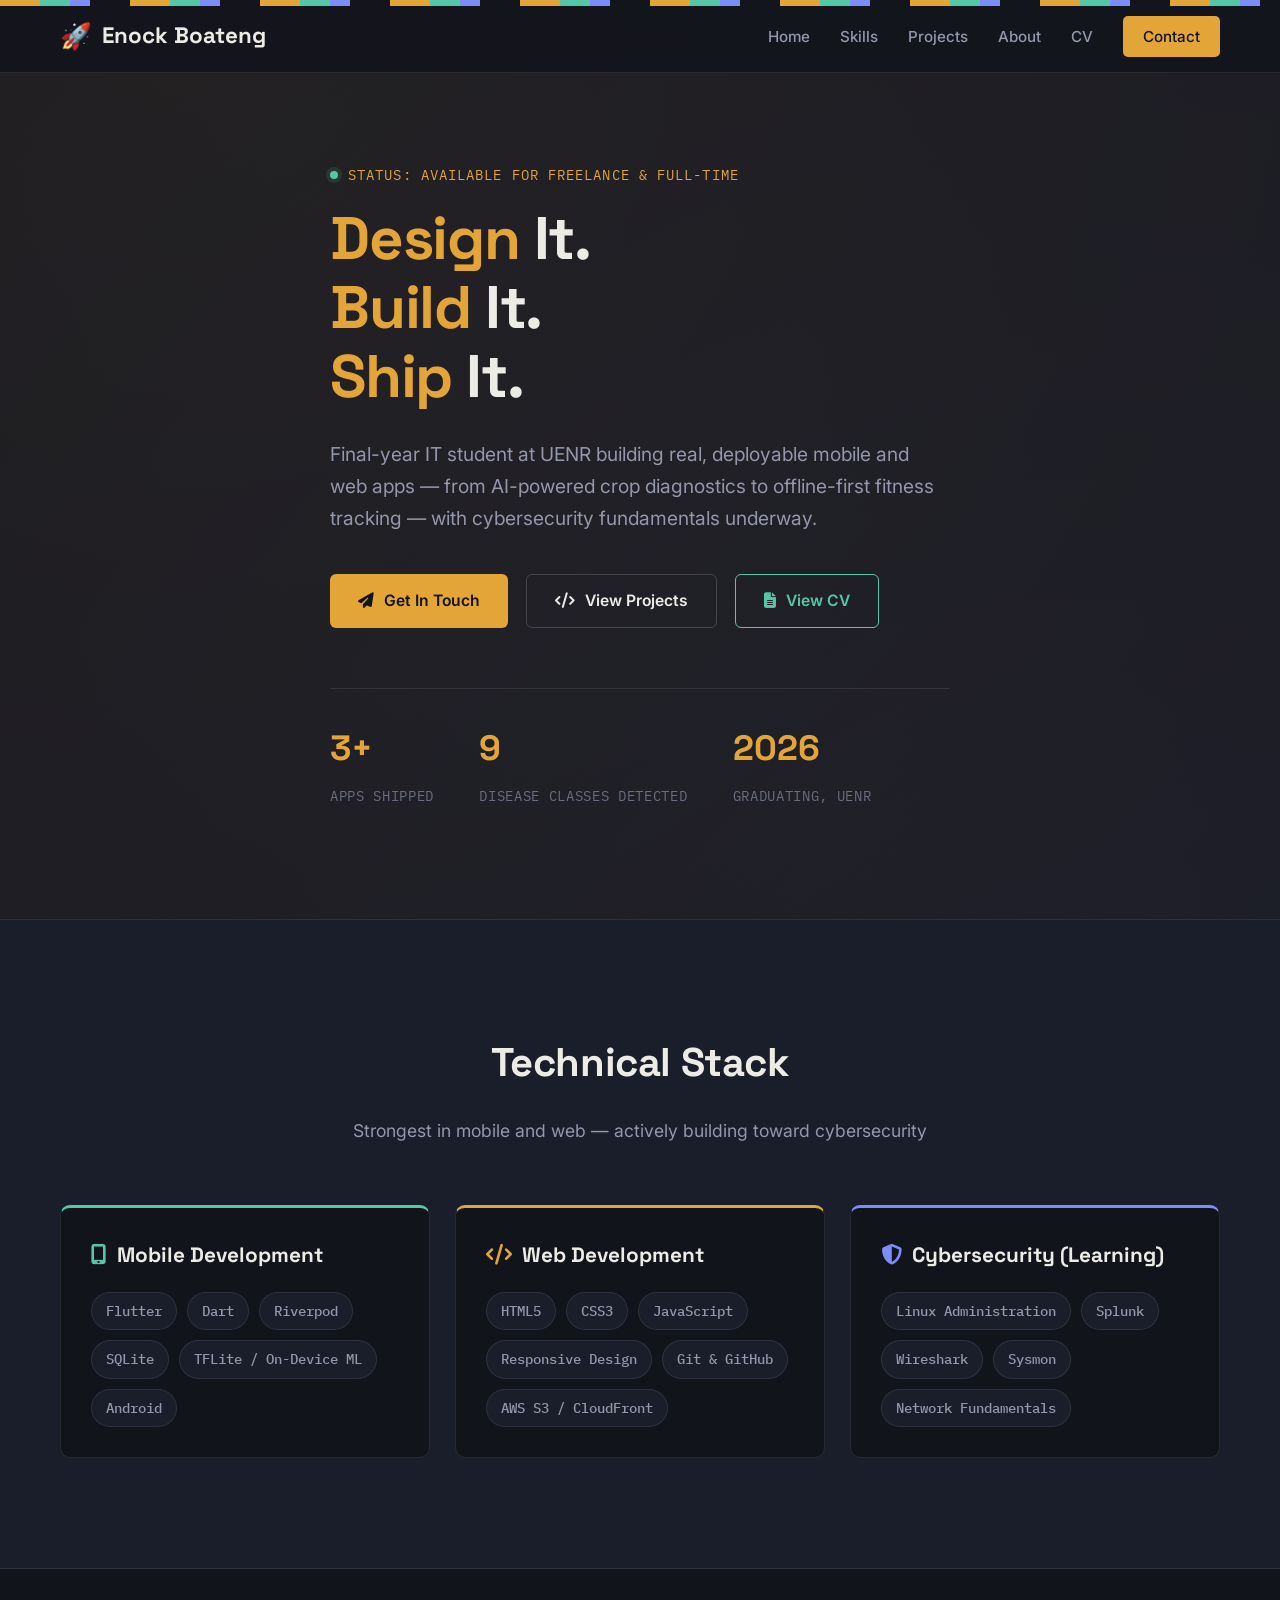
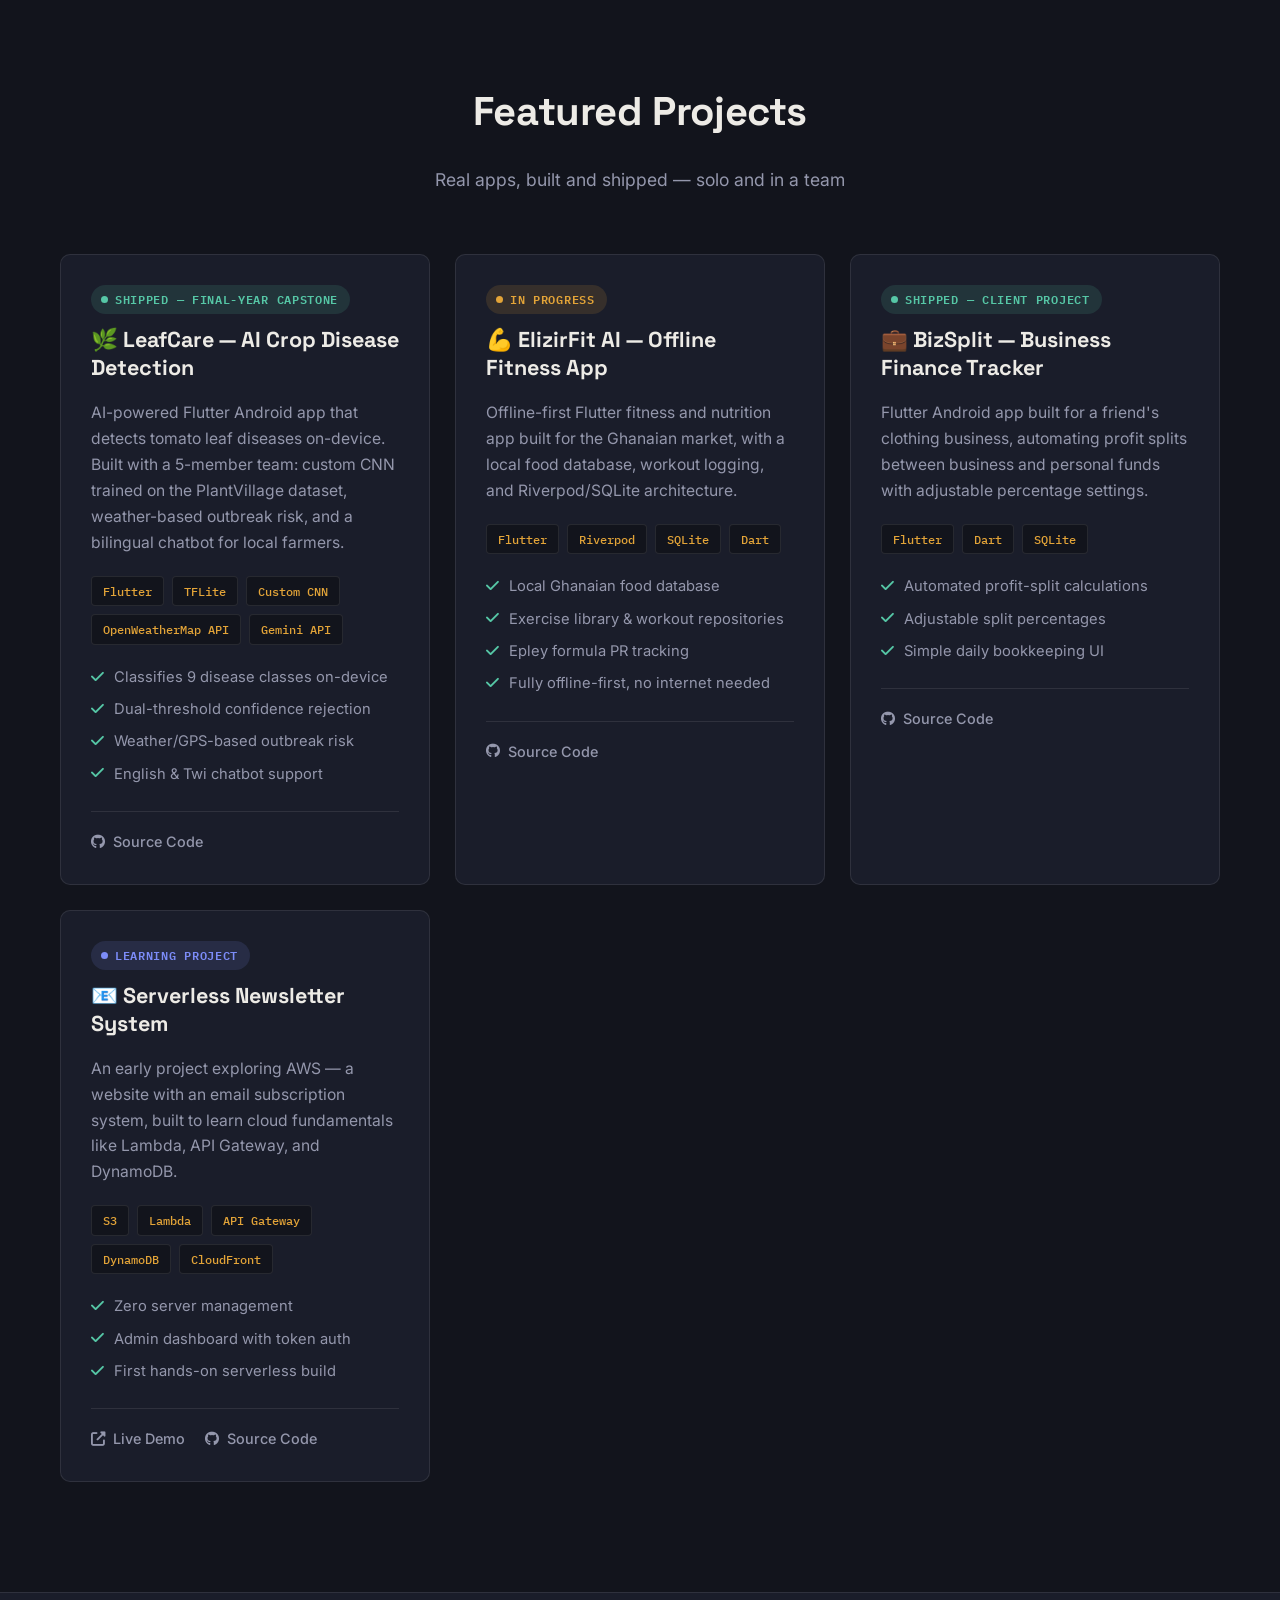
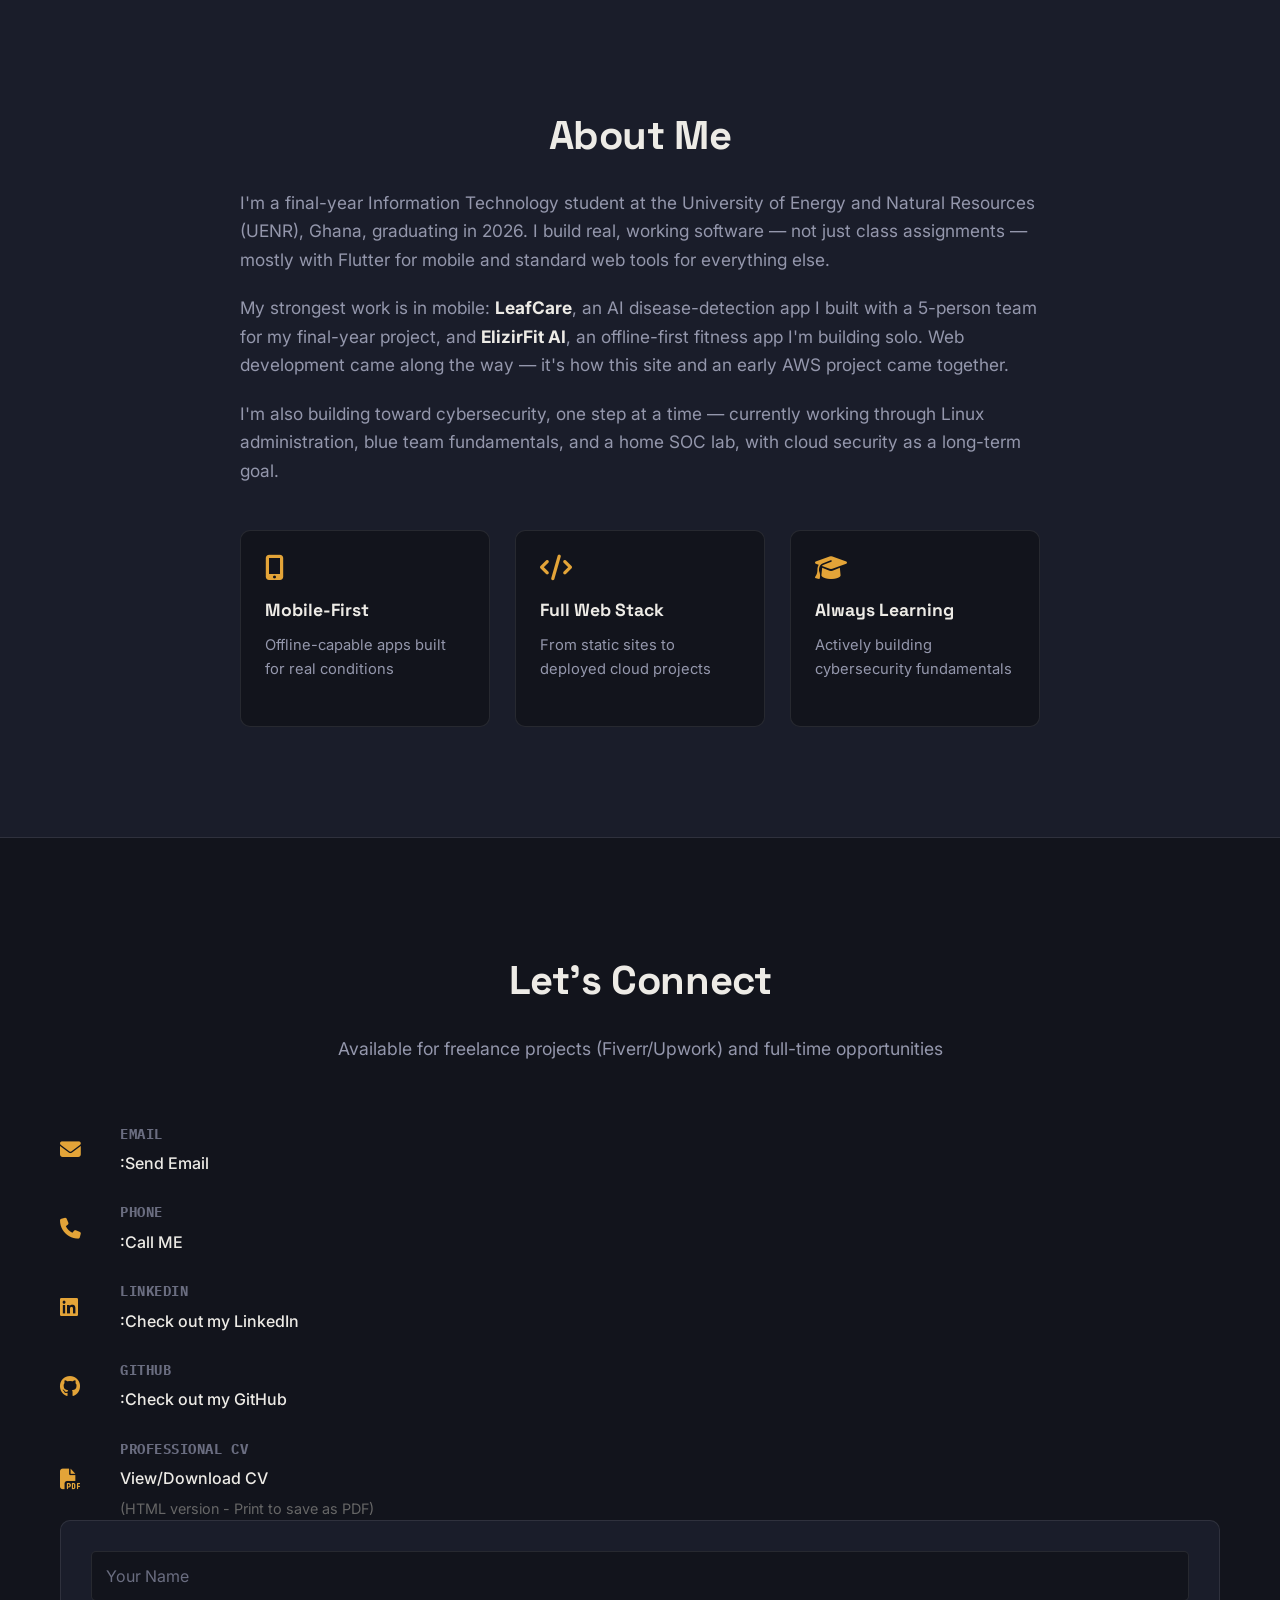
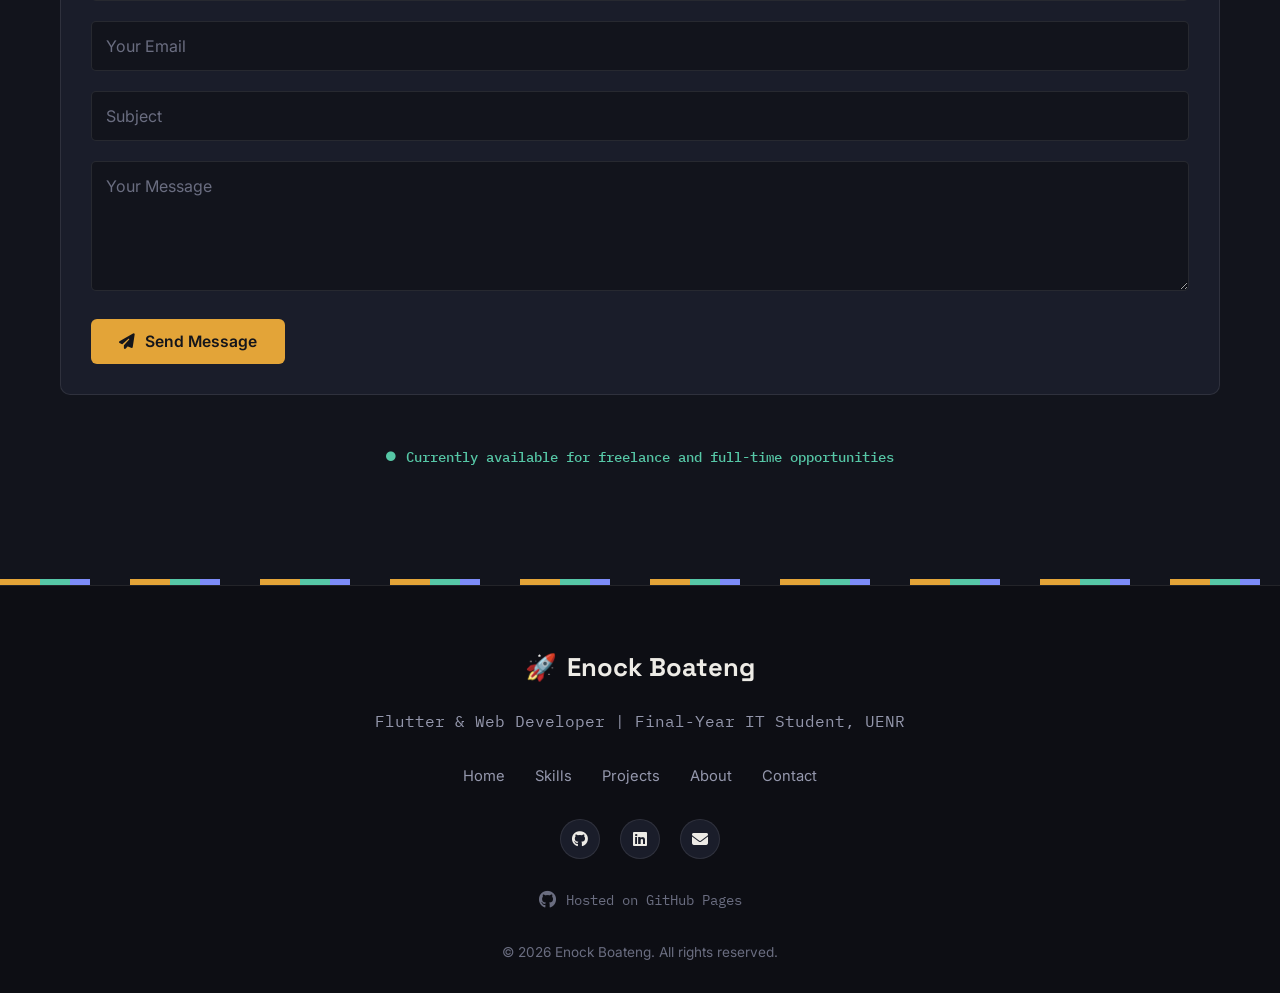
==== commit b2d41c69: "Updated contact info in portfolio and cv website" ====
--- a/index.html
+++ b/index.html
@@ -305,7 +305,7 @@
                         <i class="fas fa-envelope"></i>
                         <div>
                             <h4>Email</h4>
-                            <a href="mailto:benock672@gmail.com">benock672@gmail.com</a>
+                            <a href="mailto:benock672@gmail.com">:Send Email</a>
                         </div>
                     </div>
                     
@@ -313,7 +313,7 @@
                         <i class="fas fa-phone"></i>
                         <div>
                             <h4>Phone</h4>
-                            <a href="tel:+233539864748">+233 539 864 748</a>
+                            <a href="tel:+233550686084">:Call ME</a>
                         </div>
                     </div>
                     
@@ -322,7 +322,7 @@
                         <div>
                             <h4>LinkedIn</h4>
                             <a href="https://www.linkedin.com/in/enock-boateng-886882283" target="_blank">
-                                linkedin.com/in/enock-boateng
+                                :Check out my LinkedIn
                             </a>
                         </div>
                     </div>
@@ -332,7 +332,7 @@
                         <div>
                             <h4>GitHub</h4>
                             <a href="https://github.com/Boat-ui" target="_blank">
-                                github.com/Boat-ui
+                                :Check out my GitHub
                             </a>
                         </div>
                     </div>
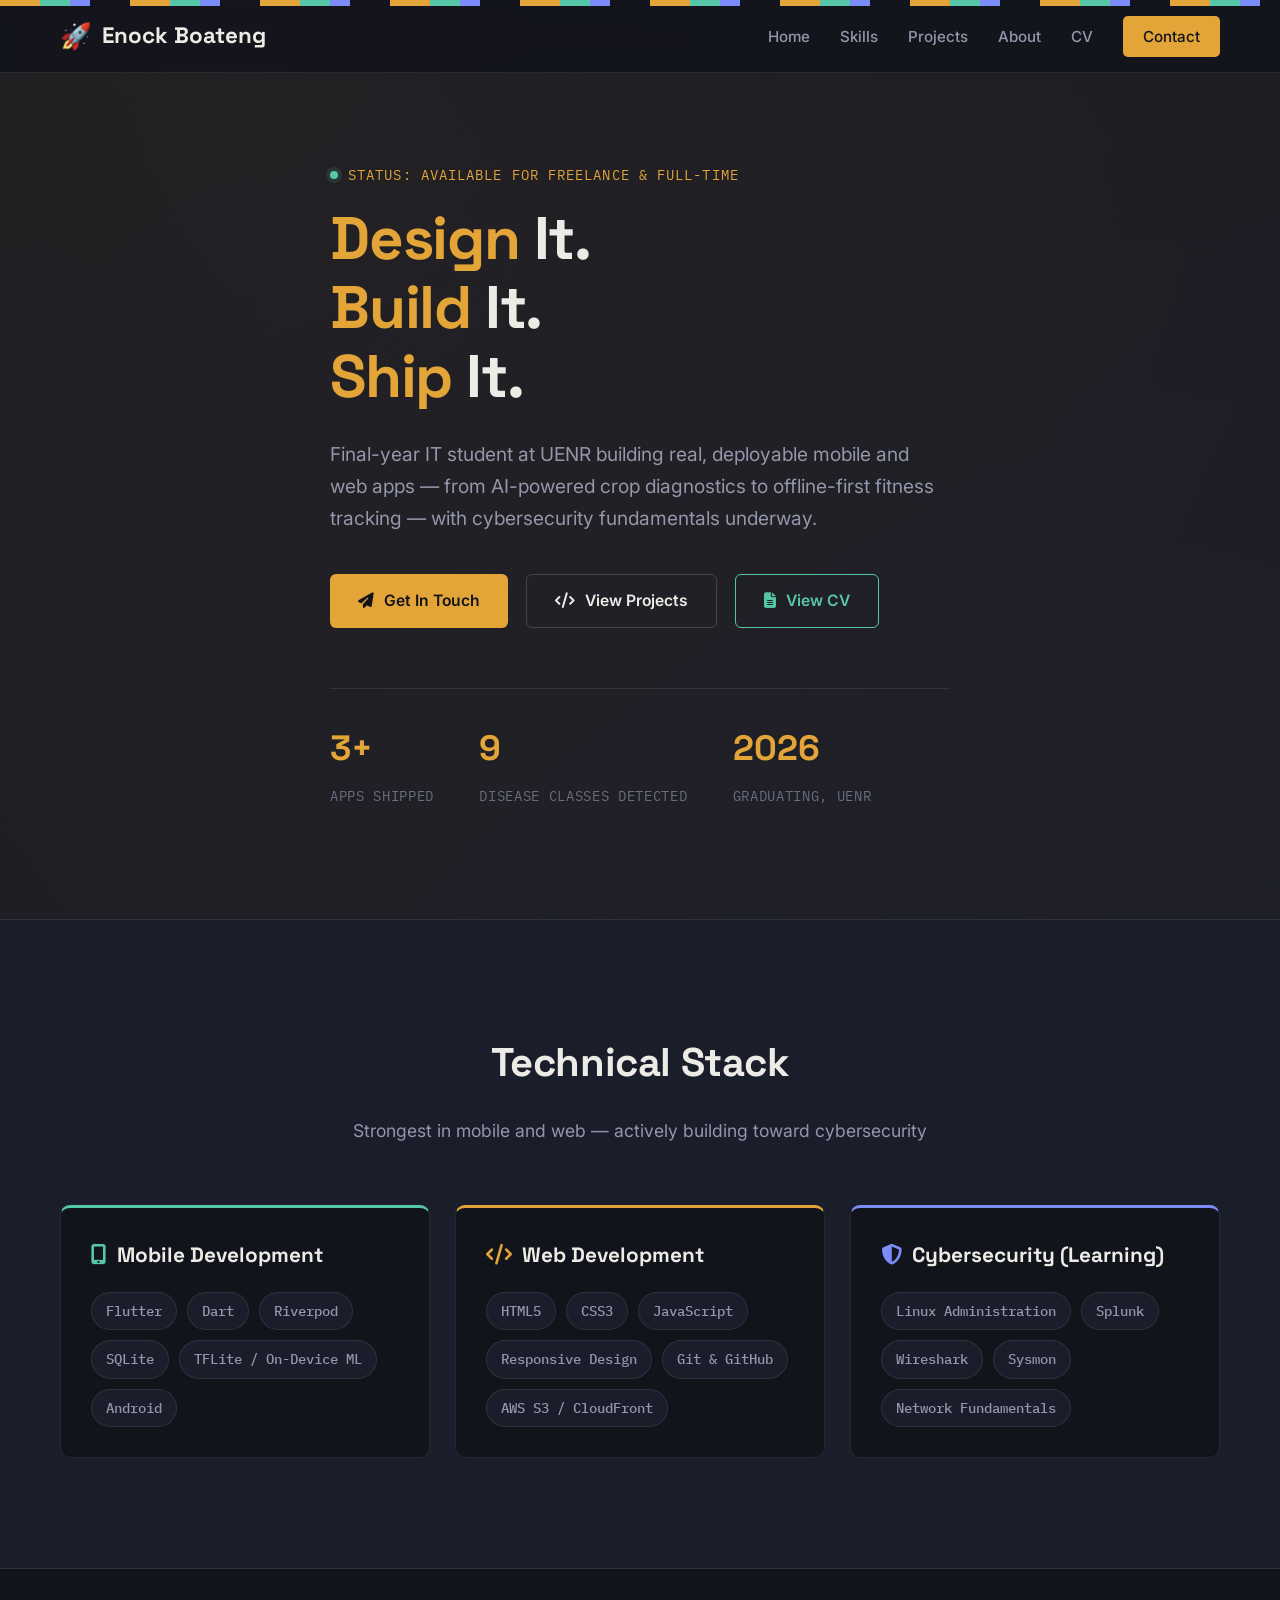
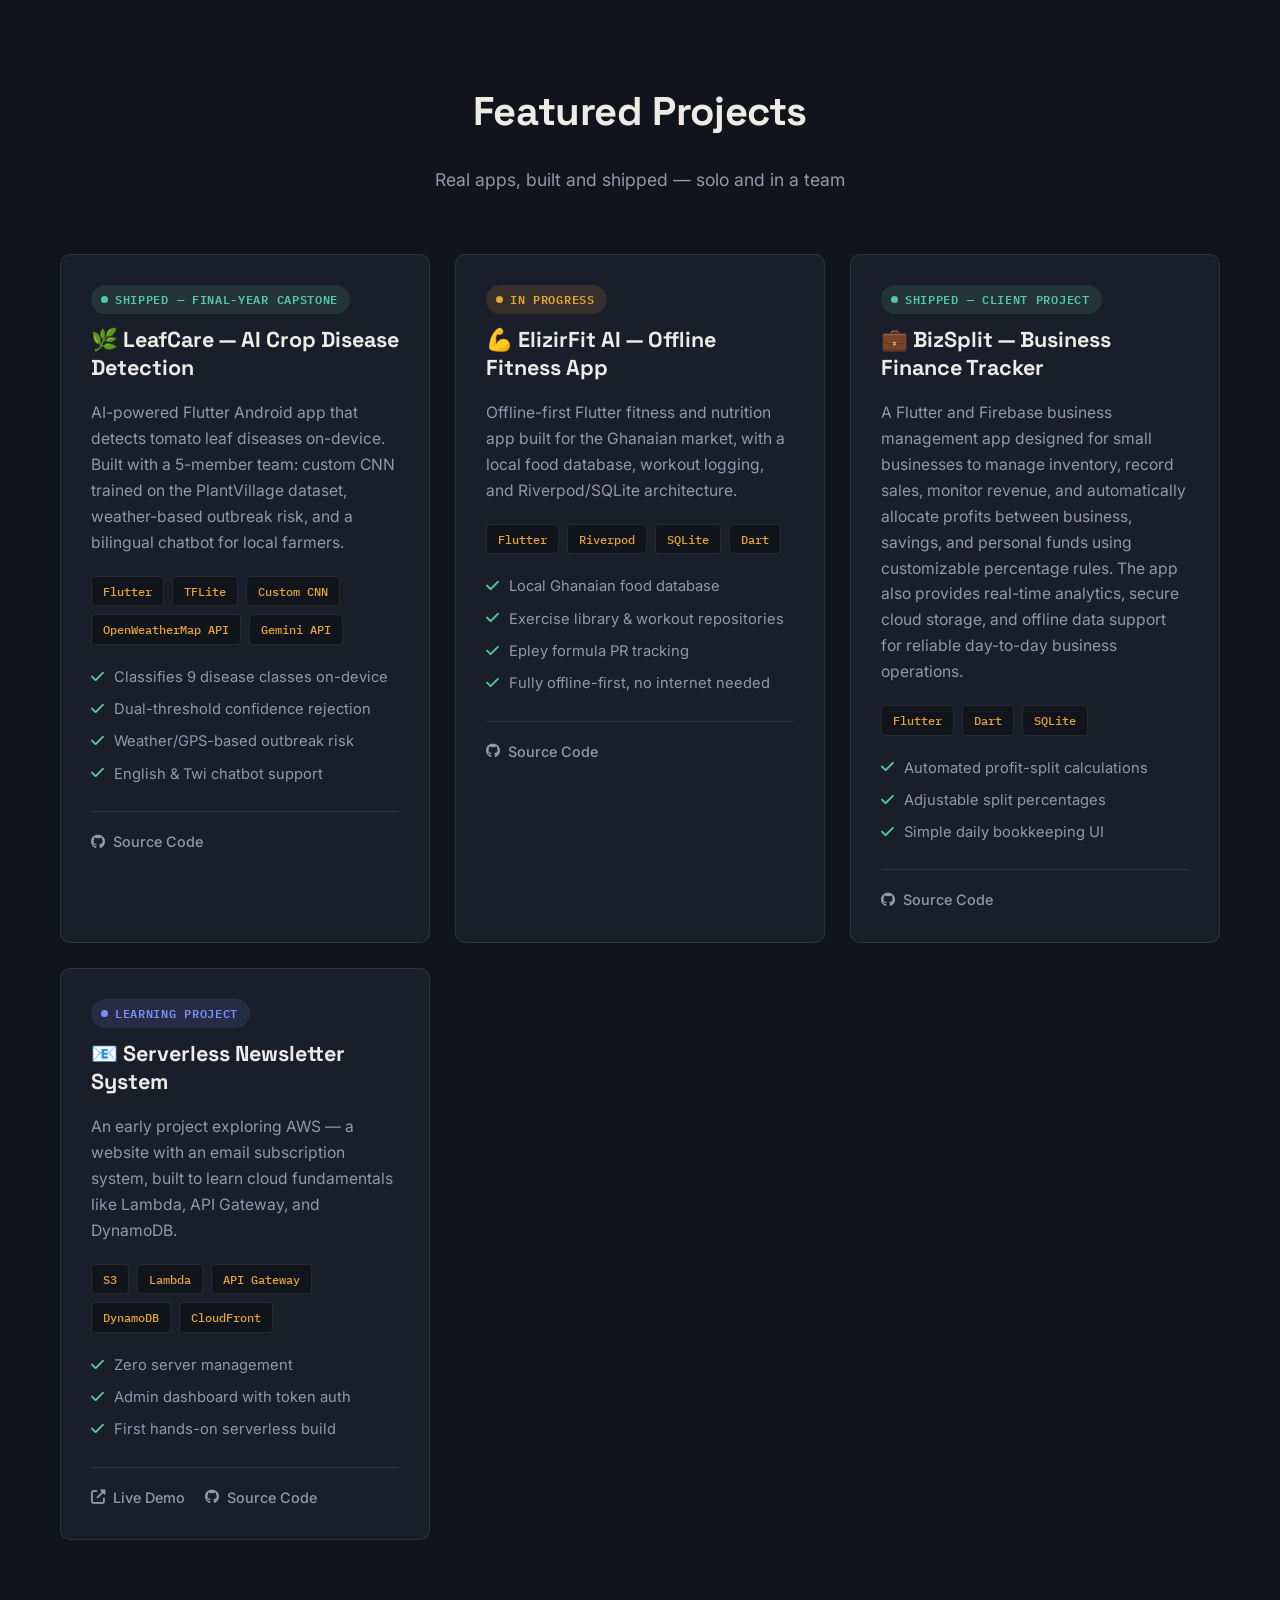
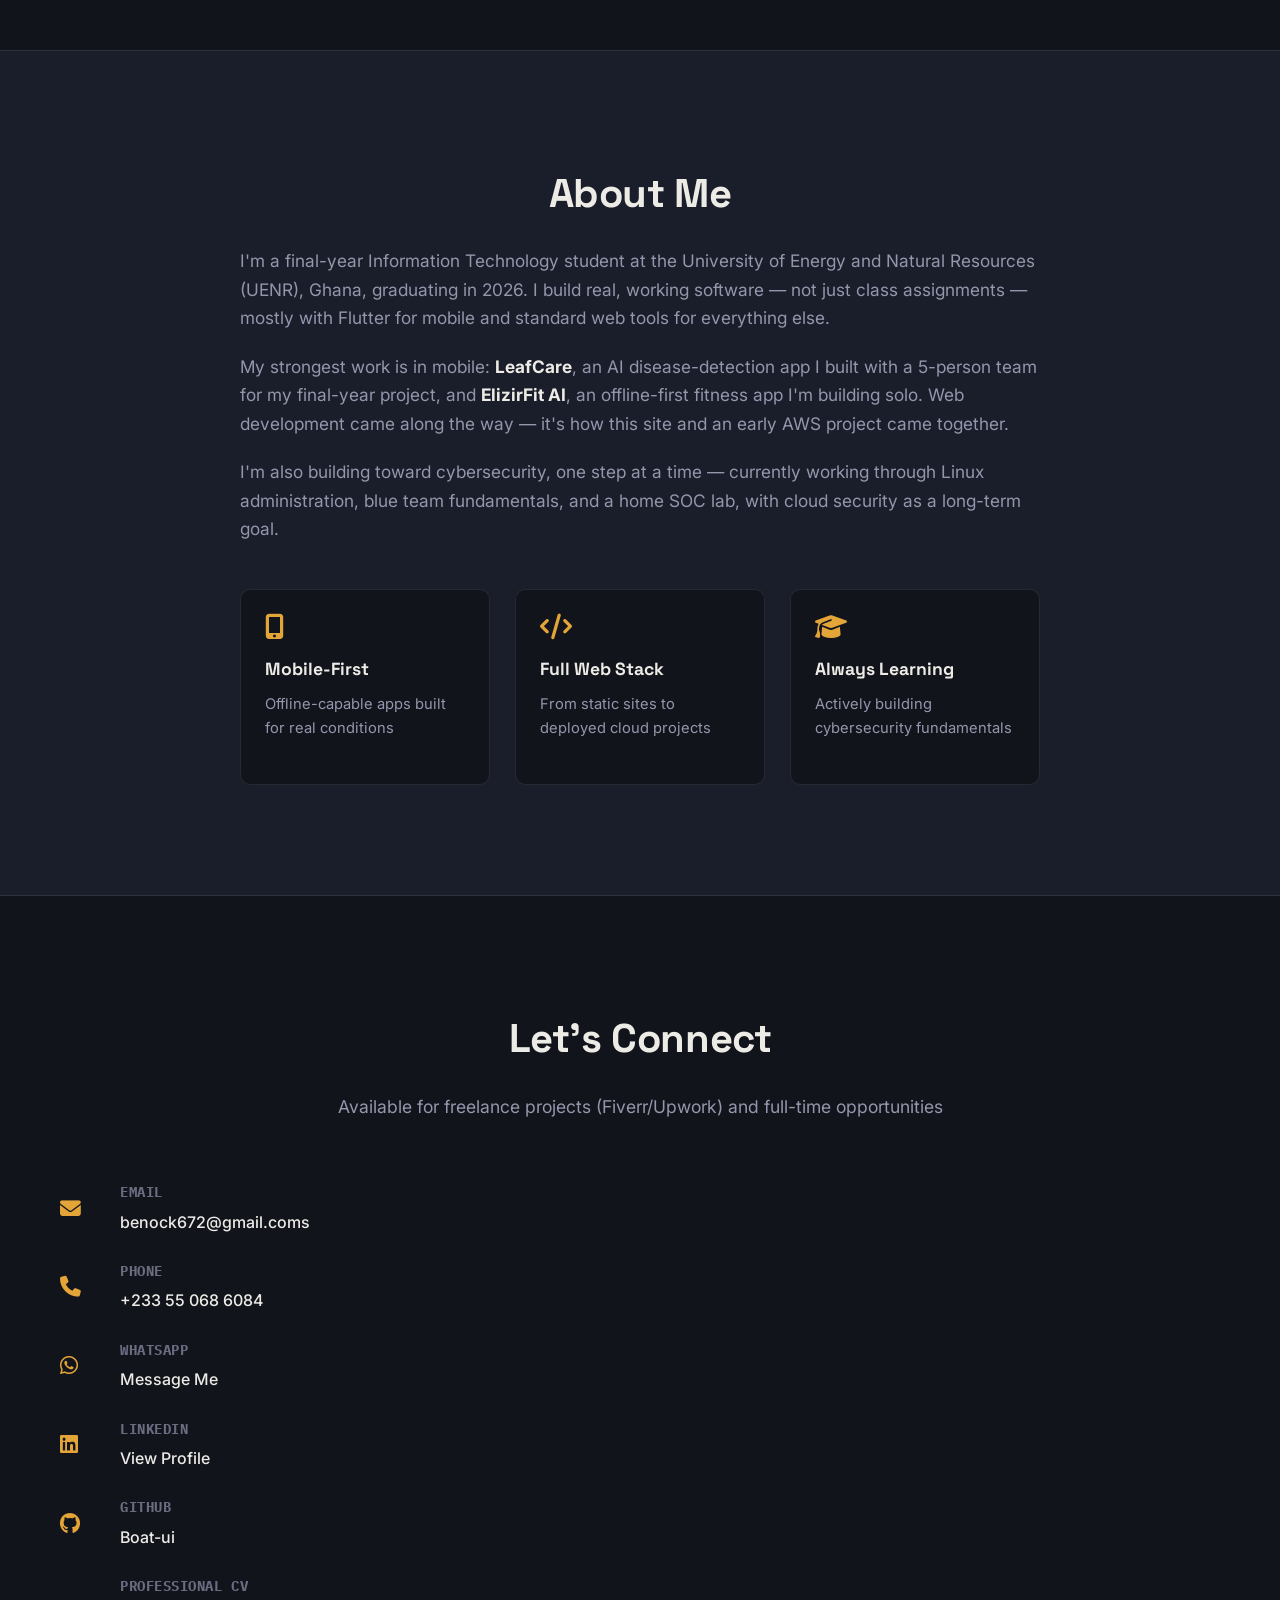
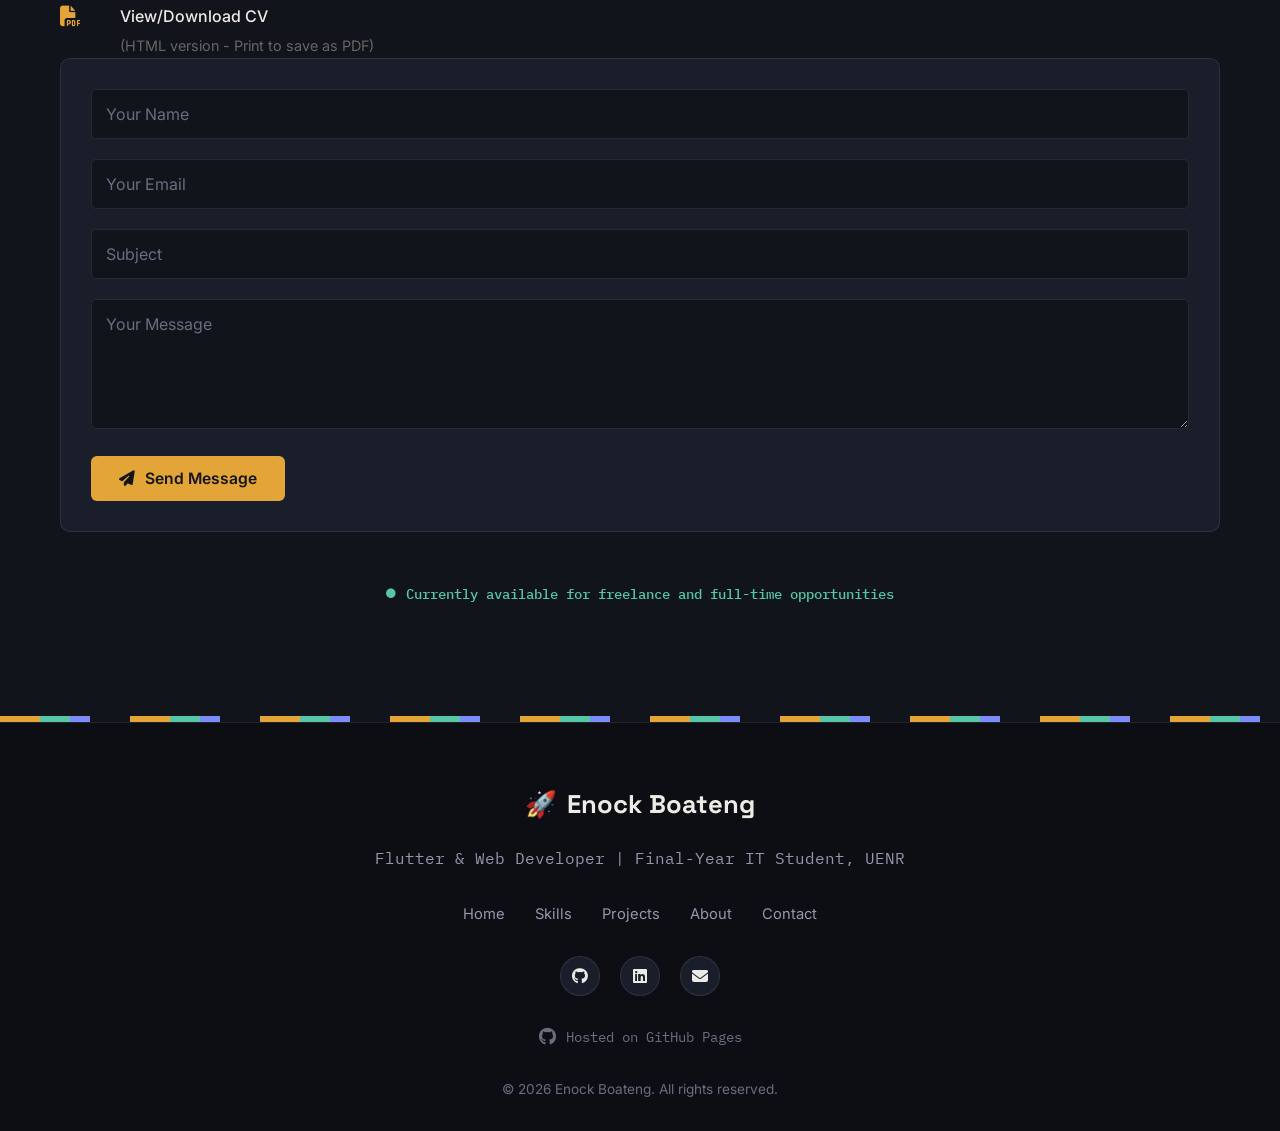
==== commit 385fde50: "Update portfolio homepage and CV content" ====
--- a/index.html
+++ b/index.html
@@ -192,8 +192,10 @@
                         <h3>💼 BizSplit — Business Finance Tracker</h3>
                     </div>
                     <p class="project-description">
-                        Flutter Android app built for a friend's clothing business, automating profit
-                        splits between business and personal funds with adjustable percentage settings.
+                       A Flutter and Firebase business management app designed for small businesses to manage inventory,
+    record sales, monitor revenue, and automatically allocate profits between business, savings, and
+    personal funds using customizable percentage rules. The app also provides real-time analytics,
+    secure cloud storage, and offline data support for reliable day-to-day business operations.
                     </p>
                     <div class="project-tech">
                         <span>Flutter</span>
@@ -305,7 +307,7 @@
                         <i class="fas fa-envelope"></i>
                         <div>
                             <h4>Email</h4>
-                            <a href="mailto:benock672@gmail.com">:Send Email</a>
+                            <a href="mailto:benock672@gmail.com">benock672@gmail.coms</a>
                         </div>
                     </div>
                     
@@ -313,16 +315,26 @@
                         <i class="fas fa-phone"></i>
                         <div>
                             <h4>Phone</h4>
-                            <a href="tel:+233550686084">:Call ME</a>
+                            <a href="tel:+233550686084">+233 55 068 6084</a>
                         </div>
                     </div>
                     
+                    <div class="contact-item">
+                        <i class="fab fa-whatsapp"></i>
+                        <div>
+                            <h4>Whatsapp</h4>
+                            <a href="https://wa.me/233539864748" target="_blank" class="contact-link">
+                            Message Me
+                            </a>
+                        </div>
+                    </div>
+
                     <div class="contact-item">
                         <i class="fab fa-linkedin"></i>
                         <div>
                             <h4>LinkedIn</h4>
                             <a href="https://www.linkedin.com/in/enock-boateng-886882283" target="_blank">
-                                :Check out my LinkedIn
+                            View Profile
                             </a>
                         </div>
                     </div>
@@ -332,7 +344,7 @@
                         <div>
                             <h4>GitHub</h4>
                             <a href="https://github.com/Boat-ui" target="_blank">
-                                :Check out my GitHub
+                            Boat-ui
                             </a>
                         </div>
                     </div>
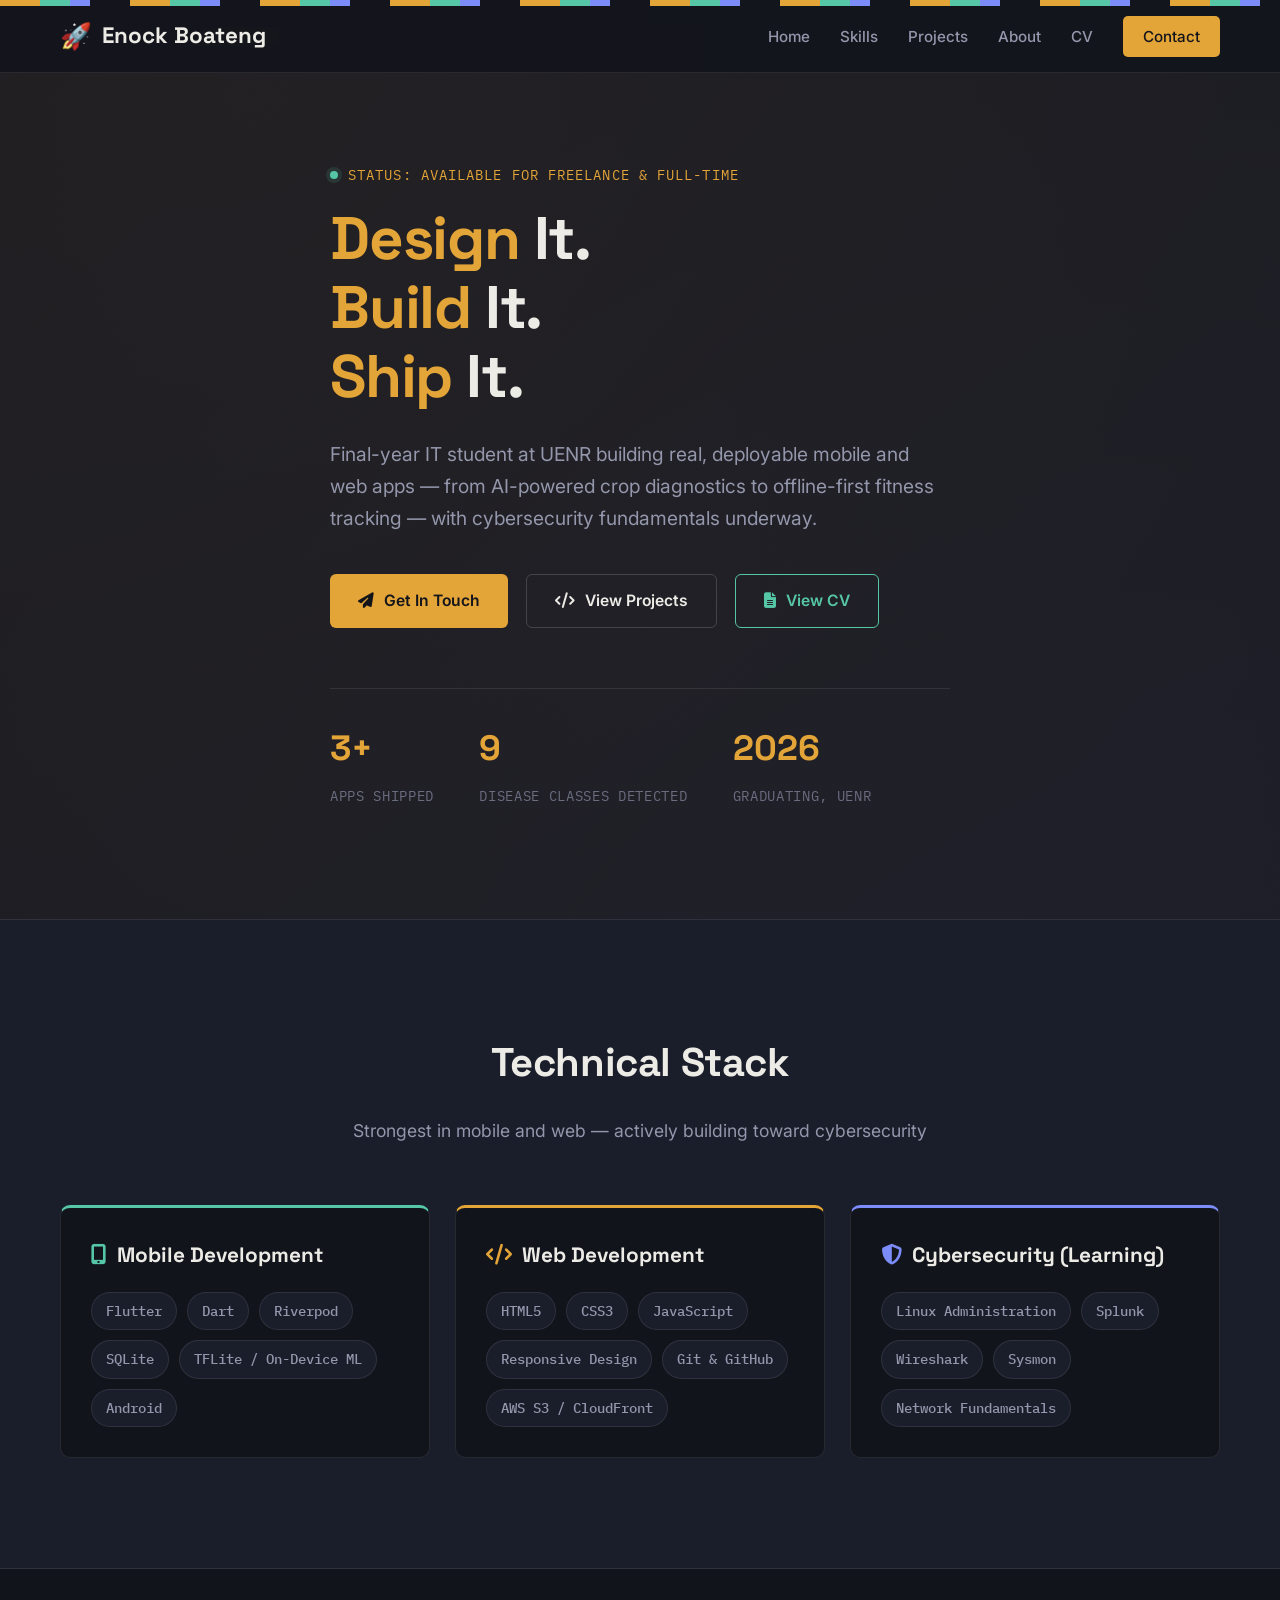
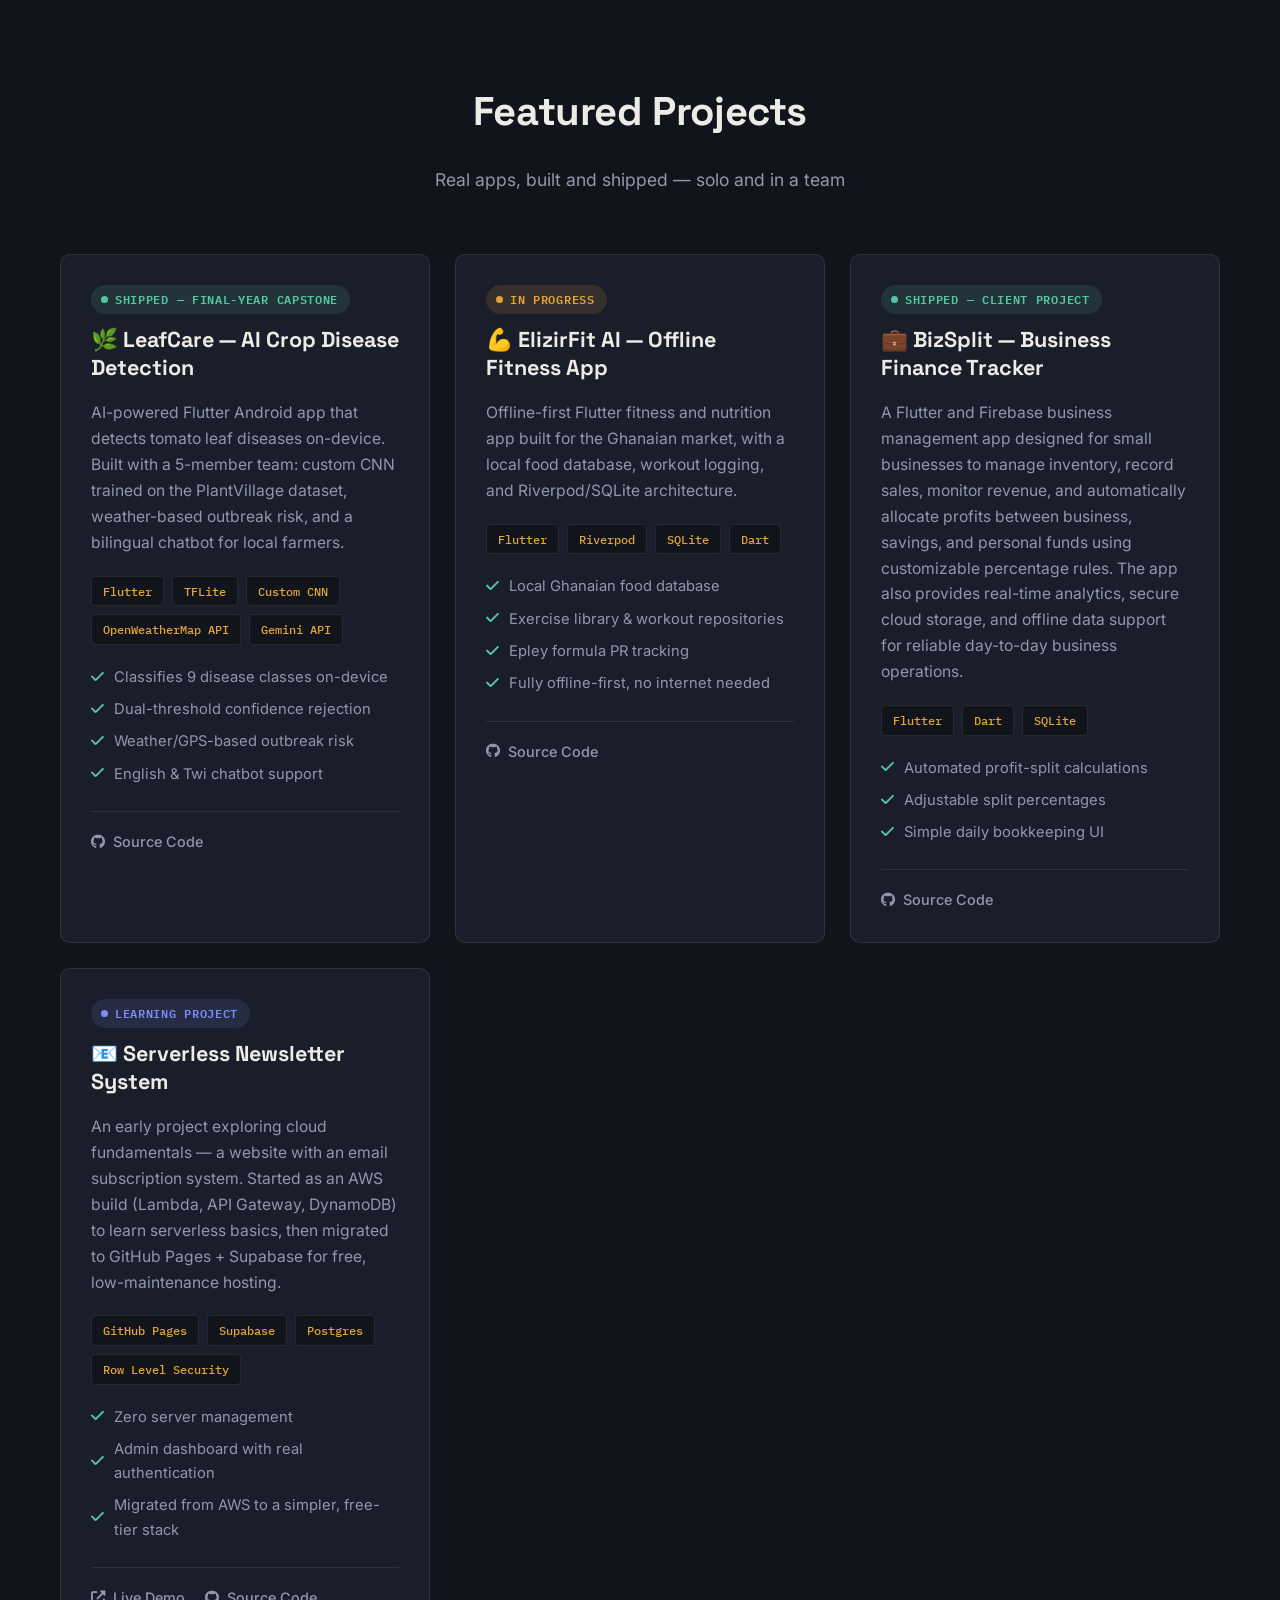
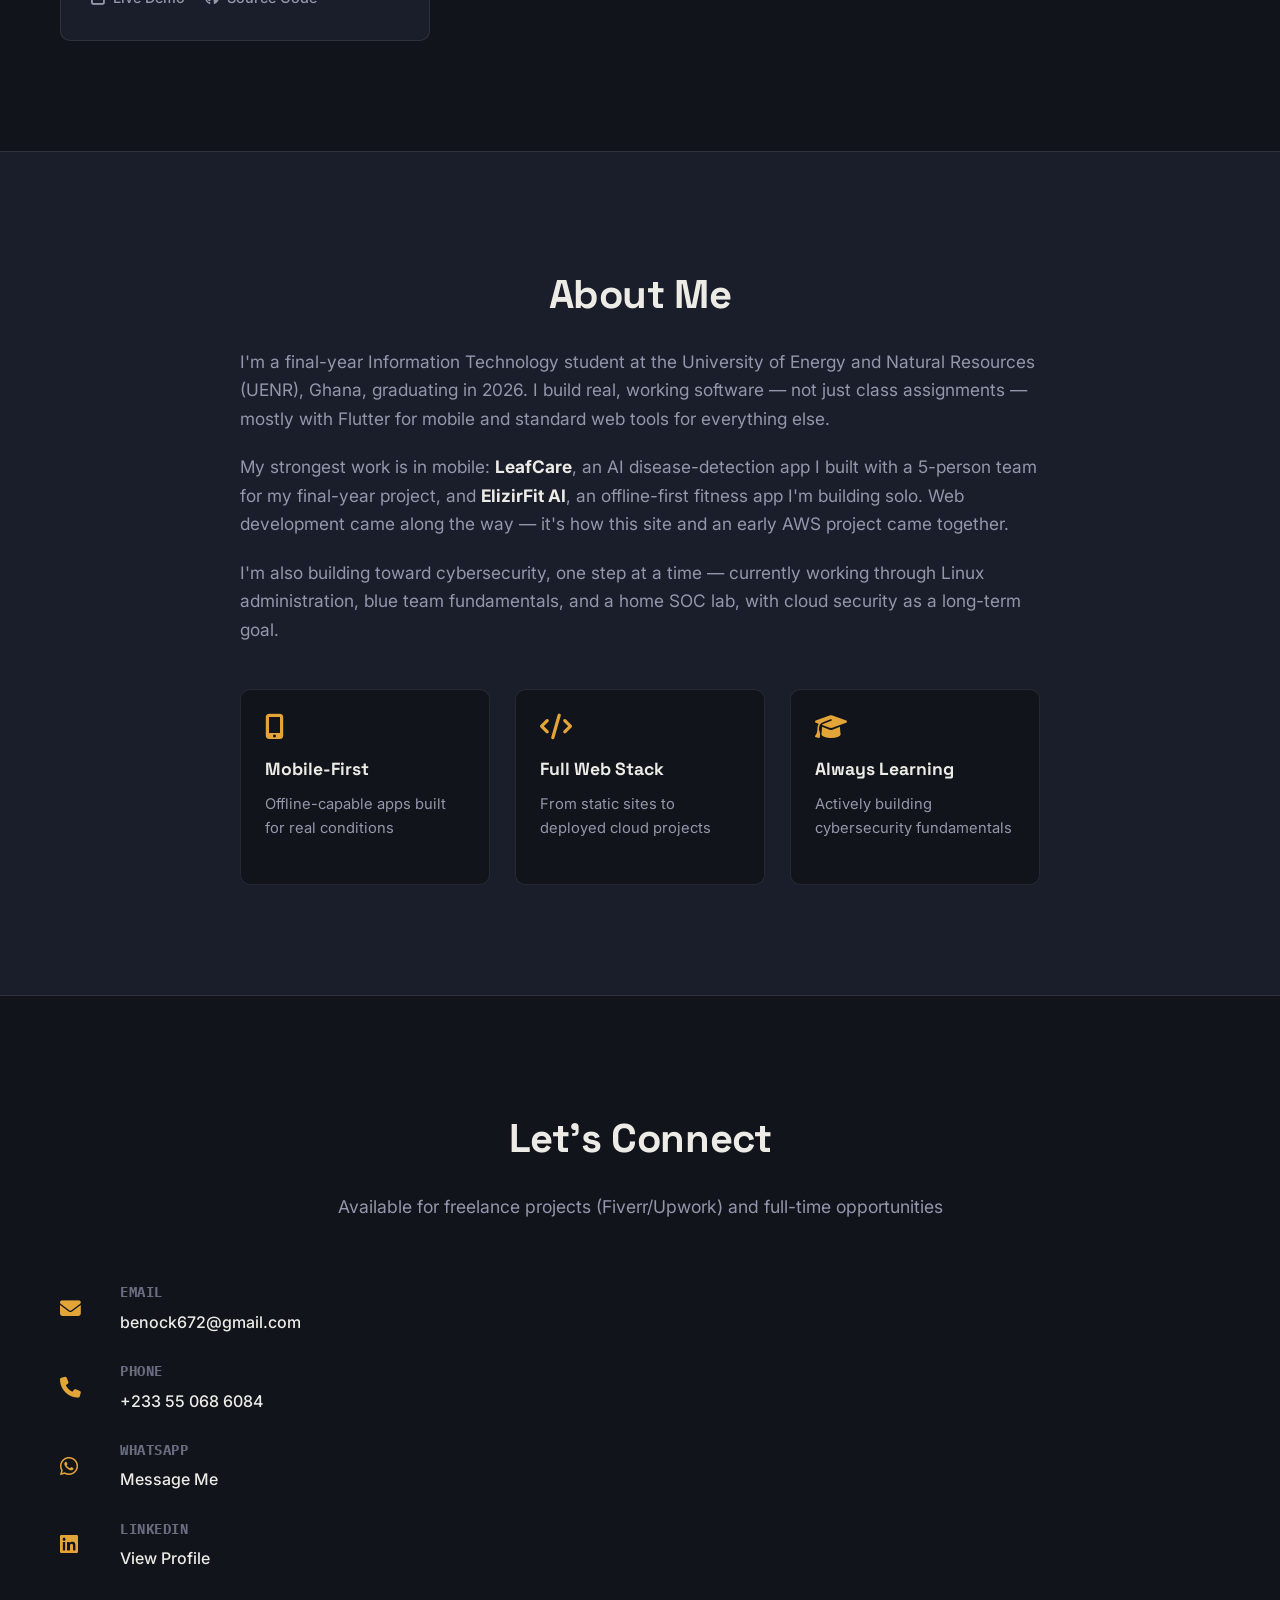
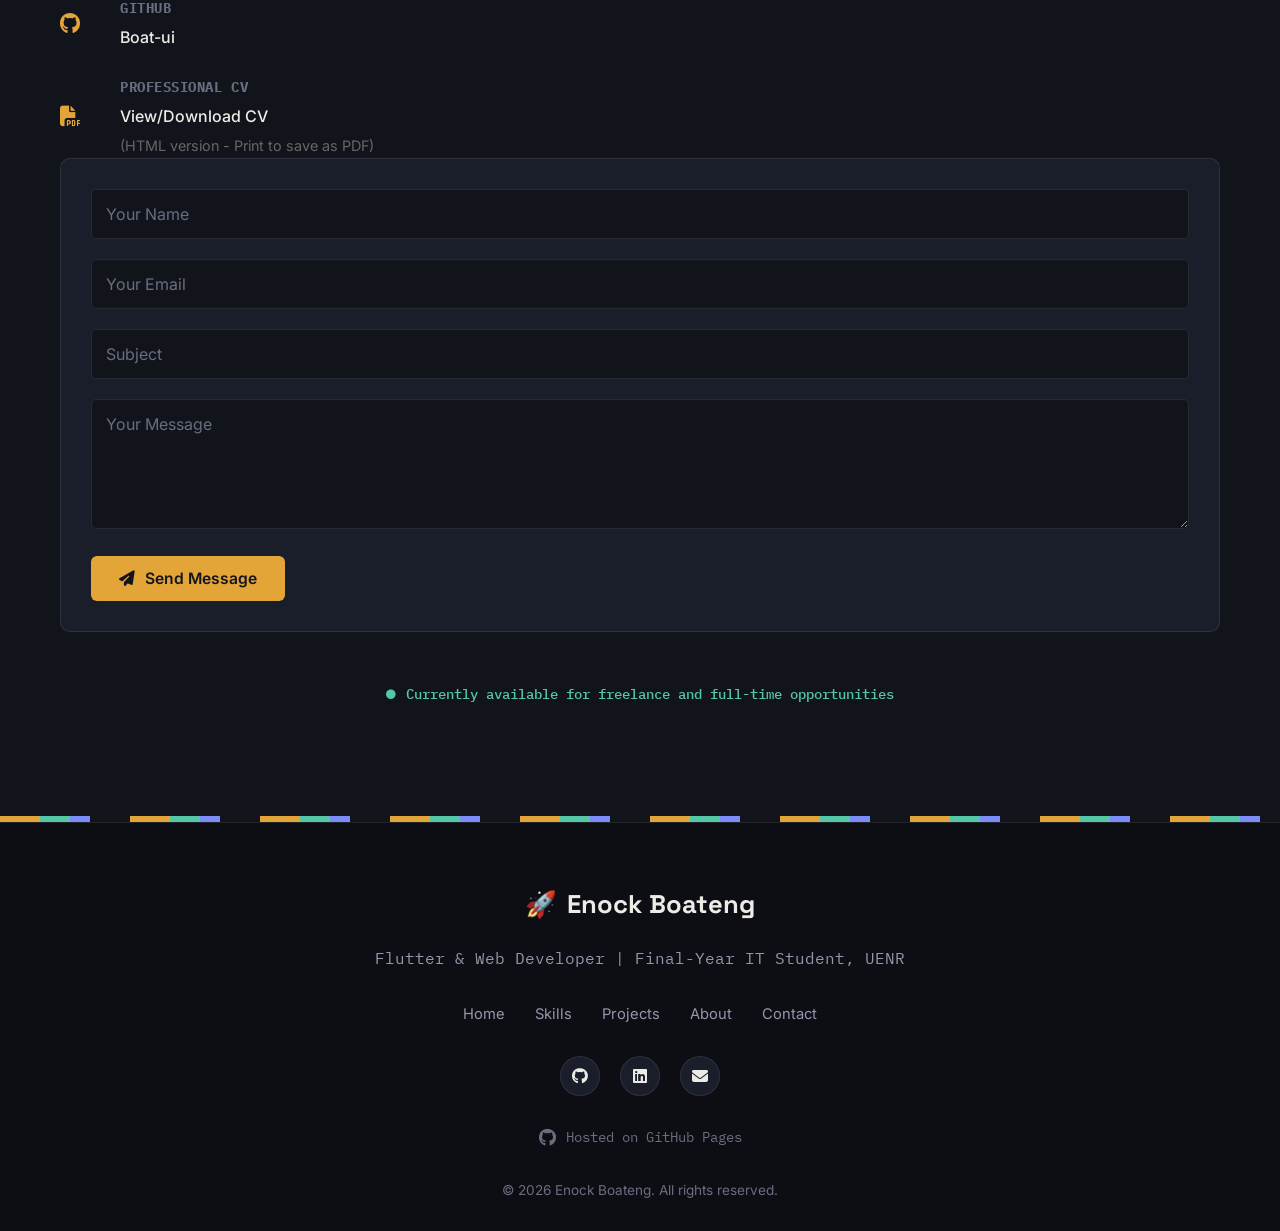
==== commit eab6c182: "Update portfolio: BizSplit rewrite, newsletter migration, working contact form - BizSplit: reframed " ====
--- a/index.html
+++ b/index.html
@@ -214,30 +214,30 @@
                     </div>
                 </div>
                 
-                <!-- Project 4: AWS Newsletter (learning project) -->
+                <!-- Project 4: Newsletter System (learning project) -->
                 <div class="project-card">
                     <div class="project-header">
                         <span class="project-badge badge-learning">Learning Project</span>
                         <h3>📧 Serverless Newsletter System</h3>
                     </div>
                     <p class="project-description">
-                        An early project exploring AWS — a website with an email subscription system,
-                        built to learn cloud fundamentals like Lambda, API Gateway, and DynamoDB.
+                        An early project exploring cloud fundamentals — a website with an email subscription
+                        system. Started as an AWS build (Lambda, API Gateway, DynamoDB) to learn serverless
+                        basics, then migrated to GitHub Pages + Supabase for free, low-maintenance hosting.
                     </p>
                     <div class="project-tech">
-                        <span>S3</span>
-                        <span>Lambda</span>
-                        <span>API Gateway</span>
-                        <span>DynamoDB</span>
-                        <span>CloudFront</span>
+                        <span>GitHub Pages</span>
+                        <span>Supabase</span>
+                        <span>Postgres</span>
+                        <span>Row Level Security</span>
                     </div>
                     <div class="project-features">
                         <p><i class="fas fa-check"></i> Zero server management</p>
-                        <p><i class="fas fa-check"></i> Admin dashboard with token auth</p>
-                        <p><i class="fas fa-check"></i> First hands-on serverless build</p>
+                        <p><i class="fas fa-check"></i> Admin dashboard with real authentication</p>
+                        <p><i class="fas fa-check"></i> Migrated from AWS to a simpler, free-tier stack</p>
                     </div>
                     <div class="project-links">
-                        <a href="https://d3o8vrxnvf3ttp.cloudfront.net" target="_blank" class="project-link">
+                        <a href="https://boat-ui.github.io/aws-newsletter-system" target="_blank" class="project-link">
                             <i class="fas fa-external-link-alt"></i> Live Demo
                         </a>
                         <a href="https://github.com/Boat-ui/aws-newsletter-system" target="_blank" class="project-link">
@@ -307,7 +307,7 @@
                         <i class="fas fa-envelope"></i>
                         <div>
                             <h4>Email</h4>
-                            <a href="mailto:benock672@gmail.com">benock672@gmail.coms</a>
+                            <a href="mailto:benock672@gmail.com">benock672@gmail.com</a>
                         </div>
                     </div>
                     
@@ -362,22 +362,23 @@
                 </div>
                 
                 <div class="contact-form">
-                    <form id="contactForm">
+                    <form id="contactForm" action="https://formspree.io/f/YOUR_FORM_ID" method="POST">
                         <div class="form-group">
-                            <input type="text" placeholder="Your Name" required>
+                            <input type="text" name="name" placeholder="Your Name" required>
                         </div>
                         <div class="form-group">
-                            <input type="email" placeholder="Your Email" required>
+                            <input type="email" name="email" placeholder="Your Email" required>
                         </div>
                         <div class="form-group">
-                            <input type="text" placeholder="Subject" required>
+                            <input type="text" name="subject" placeholder="Subject" required>
                         </div>
                         <div class="form-group">
-                            <textarea placeholder="Your Message" rows="5" required></textarea>
+                            <textarea name="message" placeholder="Your Message" rows="5" required></textarea>
                         </div>
                         <button type="submit" class="btn btn-primary">
                             <i class="fas fa-paper-plane"></i> Send Message
                         </button>
+                        <p id="formStatus" class="form-status"></p>
                     </form>
                 </div>
             </div>
@@ -435,4 +436,4 @@
 
     <script src="script.js"></script>
 </body>
-</html>
+</html>
